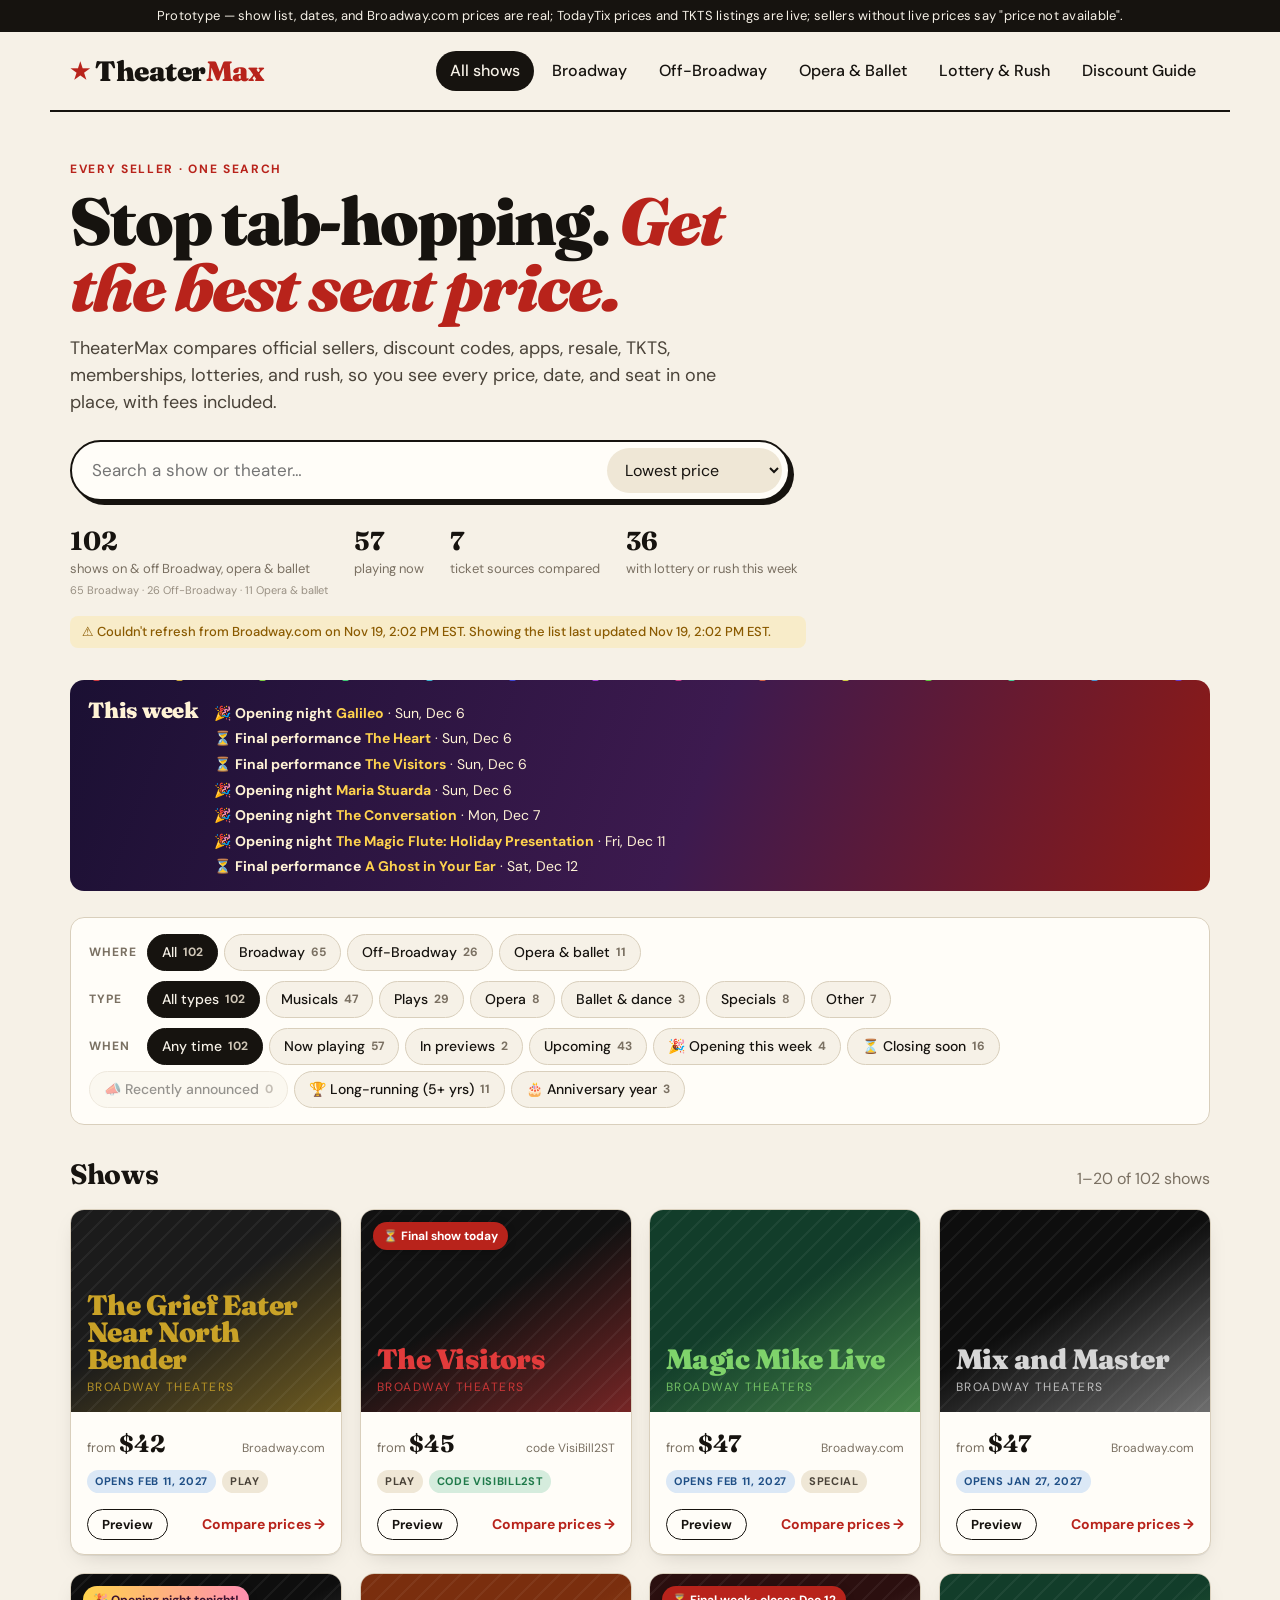
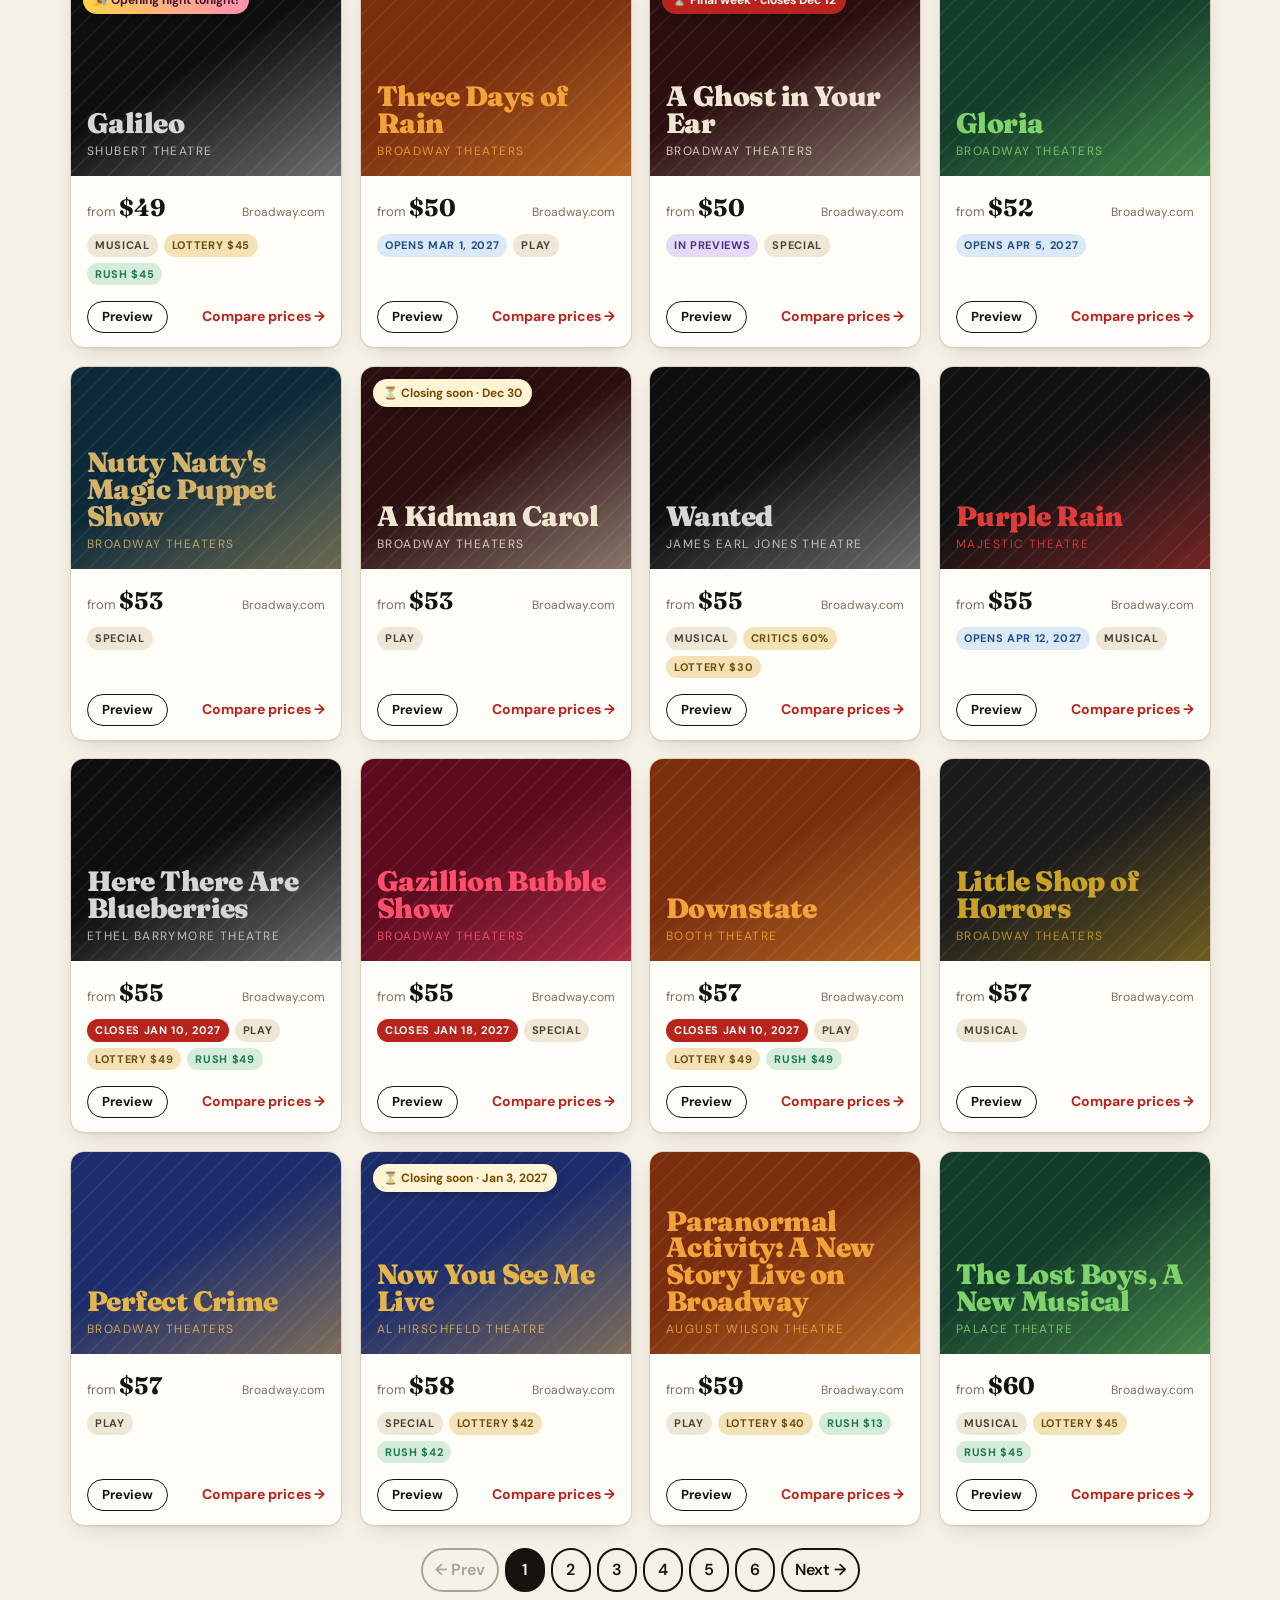
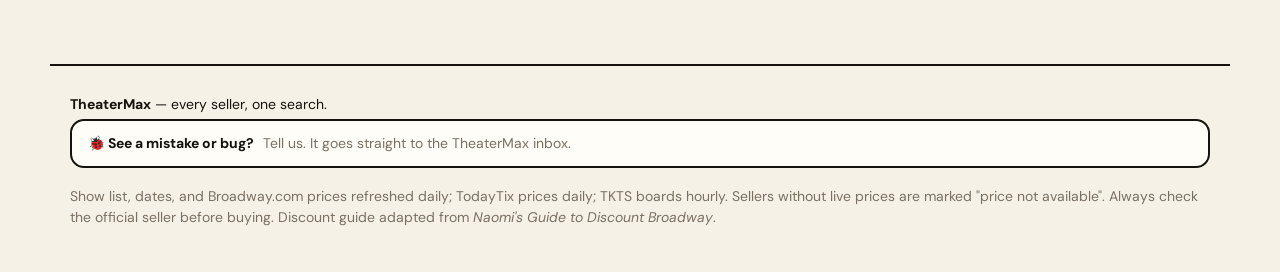
==== index.html @ a07fe0d1 "Note that today's TKTS board prices count toward the best price Co-Authored-By: Claude Opus 5.5 <nor" ====
<!DOCTYPE html>
<html lang="en">
<head>
  <!-- Bump ?v= on the CSS/JS links when you change them, so browsers never mix old and new files. -->
  <meta charset="UTF-8" />
  <meta name="viewport" content="width=device-width, initial-scale=1" />
  <title>TheaterMax — Compare theater ticket prices</title>
  <meta name="description" content="TheaterMax compares theater ticket prices, dates, and seats across every seller, lottery, and rush in one place." />
  <link rel="preconnect" href="https://fonts.googleapis.com" />
  <link rel="preconnect" href="https://fonts.gstatic.com" crossorigin />
  <link href="https://fonts.googleapis.com/css2?family=Fraunces:opsz,wght@9..144,500;9..144,700;9..144,900&family=DM+Sans:wght@400;500;700&display=swap" rel="stylesheet" />
  <link rel="stylesheet" href="styles.css?v=20261120-0045" />
</head>
<body>
  <div class="demo-banner" role="note">
    Prototype — show list, dates, and Broadway.com prices are real; TodayTix prices and TKTS listings are live; sellers without live prices say "price not available".
  </div>

  <header class="site-header">
    <a class="logo" href="#home" aria-label="TheaterMax home">
      <span class="logo-mark" aria-hidden="true">★</span>Theater<span>Max</span>
    </a>
    <nav class="nav" aria-label="Main">
      <a href="#home" data-nav="home">All shows</a>
      <a href="#broadway" data-nav="broadway">Broadway</a>
      <a href="#off-broadway" data-nav="off">Off-Broadway</a>
      <a href="#opera-ballet" data-nav="arts">Opera &amp; Ballet</a>
      <a href="#lottery" data-nav="lottery">Lottery &amp; Rush</a>
      <a href="#guide" data-nav="guide">Discount Guide</a>
    </nav>
  </header>

  <main id="app" tabindex="-1"></main>
  <div id="modal-root" hidden></div>

  <footer class="site-footer">
    <p><strong>TheaterMax</strong> — every seller, one search.</p>
    <details class="report" id="report">
      <summary>🐞 See a mistake or bug? <span>Tell us. It goes straight to the TheaterMax inbox.</span></summary>
      <form id="report-form" novalidate>
        <div class="report-row">
          <label>What kind?
            <select name="kind"><option>Wrong info (price, date, code…)</option><option>Bug (something broken)</option><option>Missing show or deal</option><option>Suggestion</option></select>
          </label>
          <label>Your email <span class="muted">(optional, if you'd like a reply)</span>
            <input type="email" name="email" autocomplete="email" placeholder="you@example.com">
          </label>
        </div>
        <label>What did you notice?
          <textarea name="message" rows="4" required maxlength="3000" placeholder="e.g. The Fantasticks shows Monday as dark, but opening night is Monday."></textarea>
        </label>
        <input type="text" name="_honey" class="hp" tabindex="-1" autocomplete="off" aria-hidden="true">
        <div class="report-actions"><button class="btn" type="submit">Send report</button><span class="report-status" role="status" aria-live="polite"></span></div>
        <p class="muted report-fine">We'll also send the page you're on so we can find the problem. Nothing else is collected.</p>
      </form>
    </details>
    <p class="muted">Show list, dates, and Broadway.com prices refreshed daily; TodayTix prices daily; TKTS boards hourly. Sellers without live prices are marked "price not available". Always check the official seller before buying. Discount guide adapted from <em>Naomi's Guide to Discount Broadway</em>.</p>
  </footer>

  <script src="data/config.js?v=20261120-0045"></script>
  <script src="data/sources.js?v=20261120-0045"></script>
  <script src="data/live-shows.js?v=20261120-0045"></script>
  <script src="data/shows.js?v=20261120-0045"></script>
  <script src="data/schedules.js?v=20261120-0045"></script>
  <script src="data/tkts.js?v=20261120-0045"></script>
  <script src="data/todaytix.js?v=20261120-0045"></script>
  <script src="data/broadwaydirect.js?v=20261120-0045"></script>
  <script src="data/castnews.js?v=20261120-0045"></script>
  <script src="data/tdf.js?v=20261120-0045"></script>
  <script src="data/showscore.js?v=20261120-0045"></script>
  <script src="data/previews.js?v=20261120-0045"></script>
  <script src="data/live-prices.js?v=20261120-0045"></script>
  <script src="data/seatviews.js?v=20261120-0045"></script>
  <script src="data/codes.js?v=20261120-0045"></script>
  <script src="data/rush.js?v=20261120-0045"></script>
  <script src="data/announced.js?v=20261120-0045"></script>
  <script src="data/extra-shows.js?v=20261120-0045"></script>
  <script src="data/programs.js?v=20261120-0045"></script>
  <script src="data/schedule.js?v=20261120-0045"></script>
  <script src="app.js?v=20261120-0045"></script>
</body>
</html>
---- styles.css ----
:root {
  --paper: #f6f1e7;
  --paper-2: #efe7d6;
  --ink: #16130f;
  --ink-2: #4a4339;
  --muted: #7a7062;
  --line: #d9cfbc;
  --red: #b8231b;
  --red-dark: #8f1a14;
  --gold: #c9962b;
  --green: #1f7a4a;
  --card: #fffdf8;
  --radius: 14px;
  --shadow: 0 1px 0 rgba(22, 19, 15, .06), 0 8px 24px -12px rgba(22, 19, 15, .25);
  --display: "Fraunces", Georgia, serif;
  --body: "DM Sans", system-ui, -apple-system, sans-serif;
}

* { box-sizing: border-box; }
html { scroll-behavior: smooth; }
body {
  margin: 0;
  background: var(--paper);
  color: var(--ink);
  font: 16px/1.5 var(--body);
  -webkit-font-smoothing: antialiased;
}
a { color: inherit; }
button, input, select { font: inherit; color: inherit; }
main { max-width: 1180px; margin: 0 auto; padding: 0 20px 64px; outline: none; }
.muted { color: var(--muted); }

/* ---------- chrome ---------- */
.demo-banner {
  background: var(--ink); color: var(--paper);
  text-align: center; font-size: 13px; padding: 6px 12px; letter-spacing: .02em;
}
.site-header {
  max-width: 1180px; margin: 0 auto; padding: 18px 20px;
  display: flex; align-items: center; justify-content: space-between; gap: 16px; flex-wrap: wrap;
  border-bottom: 2px solid var(--ink);
}
.logo {
  font-family: var(--display); font-weight: 900; font-size: 28px; text-decoration: none; letter-spacing: -.02em;
}
.logo span { color: var(--red); }
.logo-mark { color: var(--gold); margin-right: 6px; font-size: 22px; vertical-align: 2px; }
.nav { display: flex; gap: 4px; flex-wrap: wrap; }
.nav a {
  text-decoration: none; font-weight: 500; padding: 8px 14px; border-radius: 999px;
}
.nav a:hover { background: var(--paper-2); }
.nav a.active { background: var(--ink); color: var(--paper); }
.site-footer {
  border-top: 2px solid var(--ink); max-width: 1180px; margin: 0 auto; padding: 24px 20px 40px; font-size: 14px;
}
.site-footer p { margin: 4px 0; }

/* ---------- hero ---------- */
.hero { padding: 48px 0 28px; }
.eyebrow { text-transform: uppercase; letter-spacing: .14em; font-size: 12px; font-weight: 700; color: var(--red); margin: 0 0 10px; }
.hero h1 {
  font-family: var(--display); font-weight: 900; font-size: clamp(36px, 6vw, 68px); line-height: 1; margin: 0 0 14px; letter-spacing: -.03em; max-width: 14ch;
}
.hero h1 em { font-style: italic; color: var(--red); }
.hero p.lede { font-size: 18px; color: var(--ink-2); max-width: 56ch; margin: 0 0 24px; }
.search-bar {
  display: flex; gap: 10px; flex-wrap: wrap; background: var(--card); border: 2px solid var(--ink);
  border-radius: 999px; padding: 6px 6px 6px 20px; max-width: 720px; box-shadow: 4px 4px 0 var(--ink);
}
.search-bar input { flex: 1 1 220px; border: 0; background: transparent; padding: 10px 0; outline: none; font-size: 17px; }
.search-bar select { border: 0; background: var(--paper-2); border-radius: 999px; padding: 10px 14px; cursor: pointer; }
.stats { display: flex; gap: 28px; margin-top: 26px; flex-wrap: wrap; }
.stat strong { font-family: var(--display); font-size: 28px; display: block; line-height: 1.1; }
.stat span { font-size: 13px; color: var(--muted); }

/* ---------- show grid ---------- */
.section-head { display: flex; align-items: baseline; justify-content: space-between; gap: 12px; margin: 28px 0 14px; flex-wrap: wrap; }
.section-head h2 { font-family: var(--display); font-size: 28px; margin: 0; letter-spacing: -.01em; }
.grid { display: grid; grid-template-columns: repeat(auto-fill, minmax(230px, 1fr)); gap: 18px; }
.show-card {
  background: var(--card); border-radius: var(--radius); overflow: hidden; box-shadow: var(--shadow);
  display: flex; flex-direction: column; border: 1px solid var(--line);
  transition: transform .15s ease, box-shadow .15s ease;
}
.show-card:hover { transform: translateY(-3px); box-shadow: 0 14px 30px -14px rgba(22,19,15,.45); }
.poster {
  aspect-ratio: 4 / 3; padding: 16px; display: flex; flex-direction: column; justify-content: flex-end;
  position: relative; overflow: hidden;
}
.poster::before {
  content: ""; position: absolute; inset: 0;
  background: repeating-linear-gradient(135deg, rgba(255,255,255,.05) 0 2px, transparent 2px 14px);
}
.poster .p-title { font-family: var(--display); font-weight: 900; font-size: 28px; line-height: .95; position: relative; letter-spacing: -.02em; }
.poster .p-theater { font-size: 12px; text-transform: uppercase; letter-spacing: .12em; opacity: .85; position: relative; margin-top: 6px; }
.show-card .body { padding: 14px 16px 16px; display: flex; flex-direction: column; gap: 8px; flex: 1; }
.price-line { display: flex; align-items: baseline; justify-content: space-between; gap: 8px; }
.from { font-size: 13px; color: var(--muted); }
.from strong { font-family: var(--display); font-size: 24px; color: var(--ink); }
.badges { display: flex; gap: 6px; flex-wrap: wrap; }
.badge {
  font-size: 11px; font-weight: 700; text-transform: uppercase; letter-spacing: .06em;
  padding: 3px 8px; border-radius: 999px; background: var(--paper-2); color: var(--ink-2);
}
.badge.red { background: var(--red); color: #fff; }
.badge.gold { background: #f3e2b6; color: #6b4d0e; }
.badge.green { background: #d5ecdd; color: var(--green); }
.empty { padding: 40px; text-align: center; color: var(--muted); border: 2px dashed var(--line); border-radius: var(--radius); }

/* ---------- detail ---------- */
.back { display: inline-block; margin: 22px 0 6px; text-decoration: none; font-weight: 500; color: var(--ink-2); }
.back:hover { color: var(--red); }
.detail-hero {
  border-radius: var(--radius); padding: 28px; display: grid; grid-template-columns: 1fr auto; gap: 20px; align-items: end;
  position: relative; overflow: hidden; margin-bottom: 22px;
}
.detail-hero h1 { font-family: var(--display); font-weight: 900; font-size: clamp(34px, 5vw, 56px); margin: 0; line-height: 1; letter-spacing: -.03em; position: relative; }
.detail-hero .meta { position: relative; opacity: .9; margin-top: 8px; }
.detail-hero .cheapest { position: relative; text-align: right; }
.detail-hero .cheapest strong { font-family: var(--display); font-size: 40px; display: block; line-height: 1; }

.panel { background: var(--card); border: 1px solid var(--line); border-radius: var(--radius); padding: 18px; box-shadow: var(--shadow); }
.panel h3 { margin: 0 0 12px; font-size: 13px; text-transform: uppercase; letter-spacing: .1em; color: var(--muted); }
.date-strip { display: flex; gap: 8px; overflow-x: auto; padding-bottom: 6px; scrollbar-width: thin; }
.date-chip {
  flex: 0 0 auto; min-width: 74px; border: 1.5px solid var(--line); background: var(--paper); border-radius: 12px;
  padding: 8px 10px; text-align: center; cursor: pointer; line-height: 1.2;
}
.date-chip:hover { border-color: var(--ink); }
.date-chip .dow { font-size: 11px; text-transform: uppercase; letter-spacing: .1em; color: var(--muted); }
.date-chip .day { font-family: var(--display); font-size: 22px; font-weight: 700; }
.date-chip .lo { font-size: 12px; font-weight: 700; color: var(--green); }
.date-chip.cheapest-day .lo::after { content: " ★"; color: var(--gold); }
.date-chip.alert-hit { box-shadow: inset 0 0 0 2px var(--gold); }
.date-chip.active { background: var(--ink); color: var(--paper); border-color: var(--ink); }
.date-chip.active .dow, .date-chip.active .lo { color: var(--paper); }
.date-chip.dark { opacity: .45; cursor: not-allowed; }
.time-row { display: flex; gap: 8px; margin-top: 12px; flex-wrap: wrap; }
.pill {
  border: 1.5px solid var(--line); background: var(--paper); padding: 7px 14px; border-radius: 999px; cursor: pointer; font-weight: 500; font-size: 14px;
}
.pill:hover { border-color: var(--ink); }
.pill.active { background: var(--ink); color: var(--paper); border-color: var(--ink); }

.layout { display: grid; grid-template-columns: 340px 1fr; gap: 20px; margin-top: 20px; align-items: start; }
.sidebar { display: flex; flex-direction: column; gap: 16px; position: sticky; top: 16px; }
.filter-group { display: flex; flex-direction: column; gap: 8px; margin-bottom: 14px; }
.filter-group:last-child { margin-bottom: 0; }
.filter-group label.lbl { font-size: 13px; font-weight: 700; }
.chip-row { display: flex; gap: 6px; flex-wrap: wrap; }
.toggle { display: flex; align-items: center; gap: 10px; cursor: pointer; font-size: 14px; }
.toggle input { width: 18px; height: 18px; accent-color: var(--red); }
.qty { display: flex; align-items: center; gap: 0; border: 1.5px solid var(--line); border-radius: 999px; width: max-content; overflow: hidden; }
.qty button { border: 0; background: var(--paper-2); width: 36px; height: 34px; cursor: pointer; font-size: 18px; }
.qty span { min-width: 40px; text-align: center; font-weight: 700; }

.seatmap svg { width: 100%; height: auto; display: block; }
.seatmap .sec { cursor: pointer; transition: opacity .15s; }
.seatmap .sec:hover { opacity: .85; }
.seatmap .sec text { pointer-events: none; }
.legend { font-size: 12px; color: var(--muted); margin-top: 8px; }

.alert-box input {
  width: 100%; border: 1.5px solid var(--line); border-radius: 10px; padding: 9px 12px; background: var(--paper);
}
.alert-box .row { display: flex; gap: 8px; }
.alert-box .row input { flex: 1; }
.btn {
  border: 0; background: var(--red); color: #fff; font-weight: 700; padding: 9px 16px; border-radius: 10px; cursor: pointer; white-space: nowrap; text-decoration: none; display: inline-block;
}
.btn:hover { background: var(--red-dark); }
.btn.ghost { background: transparent; color: var(--ink); border: 1.5px solid var(--ink); }
.btn.ghost:hover { background: var(--ink); color: var(--paper); }
.alert-msg { font-size: 13px; margin-top: 8px; color: var(--ink-2); }

/* ---------- offers ---------- */
.offers-head { display: flex; justify-content: space-between; align-items: center; gap: 12px; margin-bottom: 12px; flex-wrap: wrap; }
.offers-head h2 { font-family: var(--display); margin: 0; font-size: 26px; }
.offers-head select { border: 1.5px solid var(--line); background: var(--card); border-radius: 10px; padding: 8px 12px; }
.offer {
  display: grid; grid-template-columns: 1.4fr 1fr auto; gap: 16px; align-items: center;
  background: var(--card); border: 1px solid var(--line); border-radius: var(--radius); padding: 16px 18px; margin-bottom: 10px;
  position: relative;
}
.offer.best { border: 2px solid var(--ink); box-shadow: 4px 4px 0 var(--ink); }
.offer .seller { font-weight: 700; font-size: 17px; display: flex; align-items: center; gap: 8px; flex-wrap: wrap; }
.offer .kind { font-size: 13px; color: var(--muted); }
.offer .seat { font-size: 14px; }
.offer .seat b { display: block; }
.offer .price { text-align: right; }
.offer .price .total { font-family: var(--display); font-size: 28px; font-weight: 700; line-height: 1; }
.offer .price .breakdown { font-size: 12px; color: var(--muted); }
.offer .price .save { font-size: 12px; font-weight: 700; color: var(--green); }
.offer .actions { margin-top: 8px; }
.offer .note { font-size: 12px; color: var(--red-dark); margin-top: 4px; }

/* ---------- tables ---------- */
.table-wrap { overflow-x: auto; background: var(--card); border: 1px solid var(--line); border-radius: var(--radius); box-shadow: var(--shadow); }
table { width: 100%; border-collapse: collapse; font-size: 15px; }
th, td { padding: 12px 16px; text-align: left; border-bottom: 1px solid var(--line); vertical-align: top; }
th { font-size: 12px; text-transform: uppercase; letter-spacing: .08em; color: var(--muted); background: var(--paper-2); }
tr:last-child td { border-bottom: 0; }
td.show-name a { font-weight: 700; text-decoration: none; }
td.show-name a:hover { color: var(--red); }
td .big { font-family: var(--display); font-size: 20px; font-weight: 700; }

/* ---------- guide ---------- */
.guide-grid { display: grid; grid-template-columns: repeat(auto-fill, minmax(320px, 1fr)); gap: 18px; }
.source-card { background: var(--card); border: 1px solid var(--line); border-radius: var(--radius); padding: 20px; box-shadow: var(--shadow); display: flex; flex-direction: column; gap: 10px; }
.source-card .num { font-family: var(--display); font-weight: 900; color: var(--red); font-size: 14px; }
.source-card h3 { font-family: var(--display); font-size: 24px; margin: 0; line-height: 1.1; }
.source-card .sub { font-size: 13px; color: var(--muted); margin-top: -6px; }
.source-card h4 { margin: 6px 0 2px; font-size: 12px; text-transform: uppercase; letter-spacing: .1em; color: var(--ink-2); }
.source-card ul { margin: 0; padding-left: 18px; font-size: 14px; }
.source-card li { margin: 3px 0; }
.source-card .links { display: flex; gap: 6px; flex-wrap: wrap; }
.source-card .links a { font-size: 13px; font-weight: 500; padding: 4px 10px; border: 1.5px solid var(--ink); border-radius: 999px; text-decoration: none; }
.source-card .links a:hover { background: var(--ink); color: var(--paper); }
.source-card .discount { display: inline-block; font-weight: 700; background: #f3e2b6; color: #6b4d0e; padding: 2px 10px; border-radius: 999px; font-size: 13px; width: max-content; }

/* ---------- responsive ---------- */
@media (max-width: 900px) {
  .layout { grid-template-columns: 1fr; }
  .sidebar { position: static; }
  .detail-hero { grid-template-columns: 1fr; }
  .detail-hero .cheapest { text-align: left; }
}
@media (max-width: 600px) {
  .offer { grid-template-columns: 1fr; }
  .offer .price { text-align: left; }
  .search-bar { border-radius: 18px; padding: 10px; }
  .search-bar select { flex: 1; }
}
.detail-hero::before {
  content: ""; position: absolute; inset: 0;
  background: repeating-linear-gradient(135deg, rgba(255,255,255,.05) 0 2px, transparent 2px 14px);
}
.two-col { display: grid; grid-template-columns: 1fr 1fr; gap: 20px; margin-top: 20px; }
.two-col ul { margin: 0; padding-left: 18px; }
@media (max-width: 700px) { .two-col { grid-template-columns: 1fr; } }
.updated { font-size: 13px; color: var(--green); margin: 18px 0 0; font-weight: 500; }
.updated.stale { color: #8a5a00; background: #f8ecc9; display: inline-block; padding: 6px 12px; border-radius: 8px; }
.show-card.soon .poster { filter: saturate(.4); }
.seatview { display: block; margin-top: 4px; font-size: 13px; font-weight: 500; color: var(--red); text-decoration: none; }
.seatview:hover { text-decoration: underline; }
.seatview-btn { display: block; text-align: center; margin-top: 12px; }

/* ---------- card actions ---------- */
.card-link { text-decoration: none; display: flex; flex-direction: column; flex: 1; }
.card-actions { display: flex; justify-content: space-between; align-items: center; gap: 8px; padding: 0 16px 14px; }
.card-actions a { font-size: 14px; font-weight: 700; text-decoration: none; color: var(--red); }
.card-actions a:hover { text-decoration: underline; }
.preview-btn {
  border: 1.5px solid var(--ink); background: transparent; border-radius: 999px; padding: 5px 14px;
  font-size: 13px; font-weight: 700; cursor: pointer;
}
.preview-btn:hover { background: var(--ink); color: var(--paper); }
.preview-btn.on-dark { position: relative; border-color: currentColor; color: inherit; align-self: end; justify-self: start; grid-column: 1; }
.preview-btn.on-dark:hover { background: rgba(255,255,255,.15); color: inherit; }

/* ---------- preview modal ---------- */
body.modal-open { overflow: hidden; }
#modal-root { position: fixed; inset: 0; z-index: 50; display: grid; place-items: center; padding: 16px; }
#modal-root[hidden] { display: none; }
.modal-backdrop { position: absolute; inset: 0; background: rgba(22, 19, 15, .6); }
.modal {
  position: relative; background: var(--card); border-radius: 18px; width: min(560px, 100%); max-height: calc(100vh - 32px);
  overflow: auto; box-shadow: 0 30px 60px -20px rgba(0,0,0,.5);
}
.modal-head { padding: 26px 24px 20px; position: relative; overflow: hidden; }
.modal-head::before { content: ""; position: absolute; inset: 0; background: repeating-linear-gradient(135deg, rgba(255,255,255,.05) 0 2px, transparent 2px 14px); }
.modal-head h2 { font-family: var(--display); font-weight: 900; font-size: 34px; line-height: 1; margin: 0 40px 8px 0; position: relative; letter-spacing: -.02em; }
.modal-head .meta { position: relative; opacity: .9; font-size: 14px; }
.modal-x { position: absolute; top: 12px; right: 12px; z-index: 1; width: 36px; height: 36px; border-radius: 50%; border: 0; background: rgba(0,0,0,.35); color: #fff; font-size: 22px; line-height: 1; cursor: pointer; }
.modal-x:hover { background: rgba(0,0,0,.6); }
.modal-body { padding: 20px 24px 8px; }
.pv-blurb { font-size: 17px; margin: 0 0 18px; }
.pv-facts { display: grid; grid-template-columns: repeat(3, 1fr); gap: 10px; margin-bottom: 18px; }
.pv-facts div { background: var(--paper); border: 1px solid var(--line); border-radius: 12px; padding: 10px 12px; display: flex; flex-direction: column; }
.pv-facts span { font-size: 11px; text-transform: uppercase; letter-spacing: .08em; color: var(--muted); font-weight: 700; }
.pv-facts strong { font-family: var(--display); font-size: 24px; line-height: 1.2; }
.pv-facts em { font-style: normal; font-size: 12px; color: var(--muted); }
.pv-critics { border-top: 1px solid var(--line); padding-top: 16px; margin-bottom: 14px; }
.pv-critics h3 { margin: 0 0 10px; font-size: 13px; text-transform: uppercase; letter-spacing: .1em; color: var(--muted); }
.pv-critics p { margin: 10px 0; }
.pv-critics a, .pv-links a { font-weight: 700; color: var(--red); text-decoration: none; font-size: 14px; }
.pv-critics a:hover, .pv-links a:hover { text-decoration: underline; }
.verdict-bar { display: flex; height: 12px; border-radius: 999px; overflow: hidden; background: var(--paper-2); gap: 2px; }
.verdict-legend { display: flex; gap: 14px; font-size: 13px; margin-top: 8px; flex-wrap: wrap; }
.verdict-legend i { display: inline-block; width: 10px; height: 10px; border-radius: 3px; margin-right: 5px; vertical-align: -1px; }
.pos { background: #2f8a57; } .mix { background: #d9a441; } .neg { background: #b8231b; }
.pv-links { display: flex; flex-direction: column; gap: 8px; border-top: 1px solid var(--line); padding-top: 14px; }
.modal-foot { display: flex; gap: 10px; padding: 16px 24px 22px; }
@media (max-width: 520px) { .pv-facts { grid-template-columns: 1fr 1fr; } .modal-head h2 { font-size: 28px; } }

/* ---------- filters ---------- */
.filters { display: flex; flex-direction: column; gap: 10px; margin: 26px 0 4px; padding: 16px 18px; background: var(--card); border: 1px solid var(--line); border-radius: var(--radius); }
.filter-row { display: flex; align-items: center; gap: 6px; flex-wrap: wrap; }
.filter-label { width: 52px; font-size: 12px; font-weight: 700; text-transform: uppercase; letter-spacing: .08em; color: var(--muted); }
.filter-row .pill { text-decoration: none; display: inline-flex; align-items: center; gap: 6px; }
.filter-row .pill .n { font-size: 12px; font-weight: 700; color: var(--muted); }
.filter-row .pill.active .n { color: #cfc6b6; }
.filter-row .pill.empty-pill { opacity: .45; }
.clear-filters { align-self: flex-start; font-size: 13px; font-weight: 700; color: var(--red); text-decoration: none; }
.clear-filters:hover { text-decoration: underline; }
.badge.st-previews { background: #e4dcf7; color: #4b2f8f; }
.badge.st-upcoming { background: #dbe8f6; color: #1f4f86; }
.pv-status { position: relative; display: flex; gap: 10px; align-items: center; flex-wrap: wrap; margin-top: 10px; font-size: 13px; }
.pv-status span:not(.badge) { opacity: .9; }
@media (max-width: 600px) { .filter-label { width: 100%; } }

/* ---------- closing soon ---------- */
.ribbon {
  position: absolute; top: 12px; left: 12px; z-index: 1; background: #fff4d6; color: #7a4b00;
  font-size: 12px; font-weight: 700; padding: 5px 10px; border-radius: 999px; box-shadow: 0 2px 8px rgba(0,0,0,.25);
}
.ribbon.urgent { background: var(--red); color: #fff; }
.closing-note { background: #fff4d6; color: #6b4300; border: 1px solid #f0d89a; border-radius: 12px; padding: 10px 14px; font-size: 14px; font-weight: 500; margin-bottom: 16px; }
.closing-note.urgent { background: #fde8e6; color: var(--red-dark); border-color: #f3b9b3; }
.closing-note.big { font-size: 16px; padding: 14px 18px; margin: -6px 0 20px; }
.closing-note a { color: inherit; font-weight: 700; margin-left: 6px; }

/* ---------- opening night ---------- */
.ribbon.opening { background: linear-gradient(90deg, #ffd34d, #ff8fb1); color: #3d1430; }
.opening-note {
  position: relative; overflow: hidden; border-radius: 12px; padding: 12px 16px; margin-bottom: 16px; font-size: 14px; font-weight: 500;
  color: #3d1430; background: linear-gradient(110deg, #fff1b8 0%, #ffd6e4 55%, #e3dcff 100%); border: 1px solid #f3c6d6;
}
.opening-note.big { font-size: 16px; padding: 18px 20px; margin: -6px 0 20px; }
.opening-note.big b { font-family: var(--display); font-size: 22px; }
.opening-note.tonight { background: linear-gradient(110deg, #1b1033, #5a1a4f 60%, #b8231b); color: #fff3d6; border-color: transparent; }
.on-text { position: relative; z-index: 1; }
.confetti { position: absolute; inset: 0; pointer-events: none; }
.confetti i {
  position: absolute; top: -10px; width: 7px; height: 11px; border-radius: 2px; opacity: .85;
  left: calc(var(--i) * 7.3% + 2%);
  background: hsl(calc(var(--i) * 47), 85%, 60%);
  animation: fall calc(2.6s + var(--i) * .13s) linear calc(var(--i) * -.37s) infinite;
}
@keyframes fall { to { transform: translateY(150px) rotate(540deg); } }
@media (prefers-reduced-motion: reduce) { .confetti i { animation: none; top: calc(var(--i) * 6%); } }
.date-chip.opening-day { box-shadow: inset 0 0 0 2px #ff8fb1; }
.date-chip.opening-day .dow::after { content: " 🎉"; }

/* ---------- live prices ---------- */
.badge.live { background: #d5ecdd; color: var(--green); }
.badge.sample { background: var(--paper-2); color: var(--muted); font-weight: 600; }
.live-note { font-size: 13px; color: var(--green); font-weight: 500; margin: -4px 0 8px; }
.sample-note { font-size: 13px; color: #8a5a00; background: #f8ecc9; padding: 8px 12px; border-radius: 8px; margin: -4px 0 10px; }

.level-links { display: flex; flex-direction: column; gap: 6px; margin-top: 12px; }
.level-links .btn { text-align: left; font-size: 14px; padding: 8px 12px; }
.level-links .lvl-note { font-weight: 500; opacity: .7; }
.all-views { display: inline-block; margin-top: 8px; font-size: 13px; font-weight: 700; color: var(--red); text-decoration: none; }
.all-views:hover { text-decoration: underline; }

/* ---------- codes & seller tabs ---------- */
.code-box { display: inline-flex; align-items: center; gap: 8px; margin: 8px 0 2px; padding: 5px 6px 5px 10px; border: 1.5px dashed var(--green); border-radius: 10px; background: #f0f8f3; }
.code-label { font-size: 11px; font-weight: 700; text-transform: uppercase; letter-spacing: .08em; color: var(--green); }
.code-box code { font: 700 16px/1 ui-monospace, SFMono-Regular, Menlo, monospace; letter-spacing: .04em; }
.copy-btn { border: 0; background: var(--green); color: #fff; font-weight: 700; font-size: 12px; padding: 5px 10px; border-radius: 7px; cursor: pointer; }
.copy-btn:hover { filter: brightness(1.1); }
.group-tabs { display: flex; gap: 6px; flex-wrap: wrap; margin-bottom: 10px; }
.group-tabs .pill .n { font-size: 12px; font-weight: 700; color: var(--muted); }
.group-tabs .pill.active .n { color: #cfc6b6; }
.code-hint { font-size: 13px; color: var(--ink-2); background: var(--paper-2); padding: 8px 12px; border-radius: 8px; margin: 0 0 10px; }
.code-hint a { font-weight: 700; color: var(--red); }

/* ---------- transitions ---------- */
:root { --ease-out: cubic-bezier(.22, .9, .32, 1); }
main { view-transition-name: page; }

/* Page changes (browsers with View Transitions) */
::view-transition-old(page) { animation: page-out .18s ease-in both; }
::view-transition-new(page) { animation: page-in .42s var(--ease-out) both; }
::view-transition-old(root), ::view-transition-new(root) { animation: none; } /* header & footer stay put */
@keyframes page-out { to { opacity: 0; transform: translateY(-6px); } }
@keyframes page-in  { from { opacity: 0; transform: translateY(12px); } }

/* Fallback for other browsers */
#app { transition: opacity .16s ease, transform .16s ease; }
#app.page-leave { opacity: 0; transform: translateY(-6px); }
#app.page-enter { animation: page-in .42s var(--ease-out) both; }

/* Cards float in one after another */
.grid-in .show-card { animation: card-in .5s var(--ease-out) both; animation-delay: calc(var(--i, 0) * 35ms); }
@keyframes card-in { from { opacity: 0; transform: translateY(14px) scale(.985); } }
.show-card { transition: transform .25s var(--ease-out), box-shadow .25s var(--ease-out); }
.show-card:hover { transform: translateY(-4px); }

/* Offer rows ease in */
.offer { animation: row-in .35s var(--ease-out) both; animation-delay: calc(var(--i, 0) * 25ms); }
@keyframes row-in { from { opacity: 0; transform: translateY(6px); } }

/* Preview window: fade + scale in and out */
#modal-root .modal-backdrop { animation: fade-in .22s ease both; }
#modal-root .modal { animation: modal-in .32s var(--ease-out) both; }
#modal-root.closing .modal-backdrop { animation: fade-out .18s ease both; }
#modal-root.closing .modal { animation: modal-out .18s ease-in both; }
@keyframes fade-in { from { opacity: 0; } }
@keyframes fade-out { to { opacity: 0; } }
@keyframes modal-in { from { opacity: 0; transform: translateY(14px) scale(.97); } }
@keyframes modal-out { to { opacity: 0; transform: translateY(8px) scale(.98); } }

/* Softer hover/press feedback on buttons, pills and links */
.btn, .pill, .preview-btn, .date-chip, .nav a, .copy-btn { transition: background-color .2s ease, color .2s ease, border-color .2s ease, transform .15s ease, box-shadow .2s ease; }
.btn:active, .pill:active, .preview-btn:active, .date-chip:active, .copy-btn:active { transform: scale(.97); }

@media (prefers-reduced-motion: reduce) {
  *, *::before, *::after, ::view-transition-old(page), ::view-transition-new(page) { animation: none !important; transition: none !important; }
}

/* ---------- lottery page ---------- */
.lot-table td { vertical-align: top; }
.deal { display: flex; align-items: baseline; gap: 8px; text-decoration: none; padding: 3px 0; }
.deal b { font-family: var(--display); font-size: 19px; min-width: 52px; }
.deal span { font-size: 13px; color: var(--ink-2); }
.deal:hover span { color: var(--red); text-decoration: underline; }
.run-notes { display: flex; flex-wrap: wrap; gap: 6px; margin-top: 6px; }
.run-notes span { font-size: 12px; font-weight: 700; background: #fff4d6; color: #6b4300; padding: 2px 8px; border-radius: 999px; }
.nodata { display: grid; grid-template-columns: repeat(auto-fit, minmax(300px, 1fr)); gap: 18px; margin-bottom: 8px; }
.nodata-group { background: var(--card); border: 1px solid var(--line); border-radius: var(--radius); padding: 16px 18px; }
.nodata-group h3 { margin: 0 0 10px; font-family: var(--display); font-size: 22px; }
.nodata-list { list-style: none; margin: 0; padding: 0; }
.nodata-list li { padding: 8px 0; border-bottom: 1px solid var(--line); }
.nodata-list li:last-child { border-bottom: 0; }
.nodata-list a { font-weight: 700; text-decoration: none; margin-right: 6px; }
.nodata-list a:hover { color: var(--red); }
.nodata-list .muted { font-size: 13px; }

/* ---------- this-week banner & first preview ---------- */
.week-banner { position: relative; overflow: hidden; border-radius: var(--radius); margin: 4px 0 18px; padding: 14px 18px;
  background: linear-gradient(110deg, #1b1033, #3d1a4f 55%, #8f1a14); color: #fff3d6; }
.wb-inner { position: relative; z-index: 1; display: flex; gap: 16px; align-items: baseline; flex-wrap: wrap; }
.wb-title { font-family: var(--display); font-weight: 900; font-size: 22px; letter-spacing: -.01em; }
.week-banner ul { list-style: none; margin: 0; padding: 0; display: flex; flex-direction: column; gap: 6px; font-size: 14px; }
.week-banner li { line-height: 1.4; }
.week-banner a { color: #ffd34d; font-weight: 700; text-decoration: none; }
.week-banner a:hover { text-decoration: underline; }
.ribbon.preview { background: linear-gradient(90deg, #b9f3e4, #c9d8ff); color: #102a43; }
.opening-note.preview-note { background: linear-gradient(110deg, #d8fff3 0%, #dfe6ff 60%, #f1e2ff 100%); border-color: #c4d6f5; color: #102a43; }

/* ---------- programs ---------- */
.art-head { font-family: var(--display); font-size: 20px; margin: 18px 0 10px; }
.program-grid { display: grid; grid-template-columns: repeat(auto-fill, minmax(280px, 1fr)); gap: 14px; }
.program { background: var(--card); border: 1px solid var(--line); border-radius: var(--radius); padding: 14px 16px; }
.program-co { font-weight: 700; font-size: 16px; text-decoration: none; color: var(--ink); }
.program-co:hover { color: var(--red); }
.program-shows { font-size: 12px; margin-top: 4px; }
.program-shows a { color: var(--red); font-weight: 700; text-decoration: none; }
.program ul { list-style: none; padding: 0; margin: 10px 0 0; }
.program li { padding: 6px 0; border-top: 1px solid var(--line); }
.program li b { font-family: var(--display); font-size: 18px; margin-right: 4px; }
.program .pname { font-weight: 700; margin-right: 4px; }

/* final performance in the date picker */
.date-chip.final-day { position: relative; border: 2px solid var(--red); background: #fde8e6; padding-top: 14px; }
.date-chip.final-day .dow::after { content: " ⏳"; }
.date-chip.final-day .final-tag {
  position: absolute; top: -9px; left: 50%; transform: translateX(-50%); white-space: nowrap;
  background: var(--red); color: #fff; font-size: 9px; font-weight: 800; letter-spacing: .08em; text-transform: uppercase;
  padding: 2px 6px; border-radius: 999px;
}
.date-chip.final-day.active { background: var(--red); border-color: var(--red); }
.date-chip.final-day.active .final-tag { background: var(--ink); }
.date-strip { padding-top: 10px; }

.also-check { font-size: 13px; margin: 0 0 10px; color: var(--ink-2); }
.also-check a { color: var(--red); font-weight: 700; text-decoration: none; }
.also-check a:hover { text-decoration: underline; }

/* big anniversaries */
.ribbon.anniv { background: linear-gradient(90deg, #b8860b, #e0b13a); color: #1d1300; }
.opening-note.anniv-note { background: linear-gradient(120deg, #2a1d02, #6b4c0b 60%, #a87d1f); color: #fff; }
.opening-note.anniv-note b, .opening-note.anniv-note .on-text { color: #fff; }

/* "See a mistake or bug?" report form */
.report { margin: 0 0 18px; border: 2px solid var(--ink); border-radius: var(--radius); background: var(--card, #fff); }
.report summary { cursor: pointer; padding: 12px 16px; font-weight: 700; list-style: none; }
.report summary::-webkit-details-marker { display: none; }
.report summary span { font-weight: 400; color: var(--muted, #666); margin-left: 6px; }
.report[open] summary { border-bottom: 1px solid rgba(0,0,0,.1); }
.report form { padding: 14px 16px 10px; display: grid; gap: 10px; }
.report label { display: grid; gap: 4px; font-weight: 600; font-size: 13px; }
.report select, .report input, .report textarea { font: inherit; font-weight: 400; padding: 8px 10px; border: 1.5px solid rgba(0,0,0,.25); border-radius: 8px; background: #fff; }
.report textarea { resize: vertical; }
.report-row { display: grid; grid-template-columns: 1fr 1fr; gap: 10px; }
@media (max-width: 640px) { .report-row { grid-template-columns: 1fr; } }
.report-actions { display: flex; align-items: center; gap: 12px; }
.report-status.ok { color: #1e7a3c; font-weight: 600; } .report-status.err { color: #b3261e; font-weight: 600; }
.report-fine { font-size: 12px; margin: 0; }
.report .hp { position: absolute; left: -9999px; width: 1px; height: 1px; opacity: 0; }

.cal-source { font-size: 12px; margin: -4px 0 8px; }
.understudy-line { font-size: 13px; margin: -2px 0 10px; }

/* pager under the show grid */
.pager { display: flex; flex-wrap: wrap; justify-content: center; gap: 6px; margin: 22px 0 8px; }
.pager .pg { font: inherit; font-weight: 600; min-width: 40px; padding: 8px 12px; border: 2px solid var(--ink); border-radius: 999px; background: transparent; color: var(--ink); cursor: pointer; }
.pager .pg.active { background: var(--ink); color: var(--paper, #fff); }
.pager .pg:disabled { opacity: .35; cursor: default; }
.pager .pg:not(:disabled):not(.active):hover { background: rgba(0,0,0,.06); }

/* 📣 Recently announced strip */
.announced { margin: 0 0 22px; }
.announced-head { display: flex; align-items: baseline; justify-content: space-between; gap: 12px; margin-bottom: 10px; }
.announced-head h2 { margin: 0; font-size: 22px; }
.linkish { background: none; border: 0; padding: 0; font: inherit; font-weight: 600; text-decoration: underline; cursor: pointer; color: inherit; }
.announced-row { display: grid; grid-auto-flow: column; grid-auto-columns: 250px; justify-content: start; gap: 12px; overflow-x: auto; padding-bottom: 6px; scroll-snap-type: x mandatory; }
.ann-card { scroll-snap-align: start; display: grid; gap: 4px; padding: 14px 16px; border: 2px solid var(--ink); border-radius: var(--radius); background: #fff; color: inherit; text-decoration: none; transition: transform .15s ease, box-shadow .15s ease; }
.ann-card:hover { transform: translateY(-2px); box-shadow: 4px 4px 0 var(--ink); }
.ann-card strong { font-size: 17px; line-height: 1.2; }
.ann-when { font-size: 11px; font-weight: 800; letter-spacing: .06em; text-transform: uppercase; color: #b3261e; }
.ann-run { font-size: 13px; font-weight: 600; }

/* Cheapest by section */
.by-section { margin: 0 0 16px; padding: 14px 16px; }
.by-section h3 { margin: 0 0 8px; }
.by-section h3 .muted { font-size: 12px; font-weight: 500; }
.by-section table { width: 100%; border-collapse: collapse; font-size: 14px; }
.by-section th, .by-section td { padding: 8px 6px; border-top: 1px solid #e6dfd2; text-align: left; vertical-align: middle; }
.by-section tr:first-child th, .by-section tr:first-child td { border-top: 0; }
.by-section th { background: none; }
.by-section th .linkish { font-weight: 800; }
.by-section .bs-price { font-weight: 800; font-size: 16px; white-space: nowrap; }
.by-section .bs-save { color: #1d7a3e; font-weight: 600; font-size: 13px; }
.by-section code { font-size: 12px; background: #f3ede1; padding: 1px 5px; border-radius: 4px; }
.by-section .bs-foot { margin: 8px 0 0; font-size: 13px; }
@media (max-width: 600px) { .by-section .bs-save { display: none; } }

/* Show images (each show's own poster, hotlinked from its page) */
.poster-img { position: absolute; right: 12px; top: 12px; width: 31%; height: auto; max-height: calc(100% - 24px); aspect-ratio: 178 / 275;
  object-fit: cover; border-radius: 6px; box-shadow: 0 6px 18px rgba(0,0,0,.35); z-index: 1; }
.poster.has-img .p-title, .poster.has-img .p-theater { padding-right: calc(33% + 10px); }
.poster.has-img .p-title { font-size: 22px; hyphens: manual; overflow-wrap: normal; word-break: normal; }
.poster.has-img .p-title.long { font-size: 18px; }
.poster.has-img .p-title.xlong { font-size: 15px; }
.poster.has-img { padding-top: 40px; }
.poster.has-img .ribbon { max-width: 62%; font-size: 11px; }
.poster .ribbon { z-index: 2; }
.hero-poster { float: left; width: 96px; aspect-ratio: 178 / 275; object-fit: cover; border-radius: 6px; margin: 0 18px 6px 0;
  box-shadow: 0 6px 18px rgba(0,0,0,.35); position: relative; }
@media (max-width: 600px) { .hero-poster { width: 72px; } }

.stat .stat-split { display: block; font-size: 11px; opacity: .75; margin-top: 2px; }
.code-src { font-size: 12px; margin-left: 6px; }
.by-section .bs-each { display: block; font-size: 11px; font-weight: 500; opacity: .7; }
.know-line { font-size: 13px; margin-top: 6px; }
.know-line a { color: inherit; }
.bsc { display: grid; gap: 2px; justify-items: start; }
.bsc-badge { height: 28px; width: auto; display: block; }
.bsc-attr { font-size: 11px; }
.bsc.bsc-none { display: none; }
.price.na .total.na { font-size: 15px; font-weight: 700; line-height: 1.25; color: #6b6458; }
.price.na .breakdown { max-width: 220px; }
.na-section { margin: 26px 0 10px; padding-top: 16px; border-top: 2px dashed #d8cfbf; }
.na-section h3 { margin: 0 0 4px; font-size: 18px; }
.na-section p { margin: 0; font-size: 13px; }
.sec-prices { display: flex; flex-wrap: wrap; gap: 6px; margin-top: 8px; }
.sec-price { display: inline-flex; gap: 6px; align-items: baseline; padding: 4px 10px; border: 1.5px solid #d8cfbf; border-radius: 999px; background: #fff; font: inherit; font-size: 13px; cursor: pointer; color: inherit; }
.sec-price b { font-weight: 800; }
.sec-price.low { border-color: #1d7a3e; background: #eef7f0; }
.sec-price:hover { border-color: #16130f; }
.sec-views { font-size: 12px; margin-top: 6px; }
.sec-views a { color: inherit; }
.buy-box { margin: 18px 0; }
.buy-box h2 { font-size: 20px; margin: 0 0 10px; }
.buy-row { display: flex; justify-content: space-between; align-items: center; gap: 14px; padding: 14px 16px; border: 2px solid var(--ink); border-radius: var(--radius); background: #fff; color: inherit; text-decoration: none; margin-bottom: 10px; }
.buy-row:hover { box-shadow: 4px 4px 0 var(--ink); }
.buy-row .muted { font-size: 13px; }

/* Tonight board (home hero): cheapest real prices for tonight, like the TKTS sign. */
.hero.with-board { display: grid; grid-template-columns: minmax(0, 1fr) 360px; column-gap: 44px; align-items: start; }
.hero.with-board > *:not(.tonight) { grid-column: 1; }
.hero.with-board .tonight { grid-column: 2; grid-row: 1 / span 8; }
@media (max-width: 900px) { .hero.with-board { display: block; } .hero.with-board .tonight { margin: 0 0 24px; } }
.tonight { background: var(--ink); color: var(--paper); padding: 18px 20px 14px; border-radius: var(--radius); box-shadow: 6px 6px 0 var(--red); }
.tonight-head { display: flex; justify-content: space-between; align-items: baseline; border-bottom: 1px solid rgba(255,255,255,.18); padding-bottom: 10px; margin-bottom: 4px; }
.tonight-head b { font-family: var(--display); font-size: 28px; font-weight: 900; color: var(--gold); }
.tonight-head span { font-size: 13px; opacity: .7; }
.tonight ol { list-style: none; margin: 0; padding: 0; }
.tonight li a { display: grid; grid-template-columns: 1fr auto; grid-template-areas: "title price" "src price"; column-gap: 12px; padding: 9px 0; border-bottom: 1px solid rgba(255,255,255,.1); color: var(--paper); text-decoration: none; }
.tonight li:last-child a { border-bottom: 0; }
.tonight li a:hover .t-title { text-decoration: underline; }
.t-title { grid-area: title; font-weight: 700; font-size: 15px; line-height: 1.2; }
.t-src { grid-area: src; font-size: 12px; opacity: .65; }
.t-price { grid-area: price; align-self: center; font-family: var(--display); font-size: 26px; font-weight: 900; color: var(--gold); }
.tonight p { margin: 8px 0 0; font-size: 12px; opacity: .65; }
.hero.with-board h1 { font-size: clamp(40px, 5.2vw, 68px); }
/* Broadway Scorecard badge, shown large */
.bsc-badge { height: 64px !important; }
.hero.with-board .stats { gap: 14px 26px; }
.hero.with-board .stat strong { font-size: 26px; }

/* major holidays in the date picker */
.date-chip.holiday { position: relative; border: 2px solid var(--gold); background: #fbf1d9; padding-top: 14px; }
.date-chip.holiday .hol-tag {
  position: absolute; top: -9px; left: 50%; transform: translateX(-50%); white-space: nowrap;
  background: var(--gold); color: #fff; font-size: 9px; font-weight: 800; letter-spacing: .04em;
  padding: 2px 6px; border-radius: 999px;
}
.date-chip.holiday.active { background: var(--ink); border-color: var(--gold); }
.date-chip.dark .hol { font-size: 12px; }
.sec-price.booth { cursor: default; }
.sec-price.booth.on { border-color: #1d7a3e; background: #eef7f0; }
.sec-price.booth.closed, .sec-price.booth.off { opacity: .5; background: #f1eee8; }
.sec-price.booth.closed b, .sec-price.booth.off b { font-weight: 600; }

/* opening night & first preview in the date picker */
.date-chip.opening-day, .date-chip.preview-day { position: relative; padding-top: 14px; }
.date-chip.opening-day { border: 2px solid var(--red); background: #fde8e6; }
.date-chip .open-tag, .date-chip .prev-tag {
  position: absolute; top: -9px; left: 50%; transform: translateX(-50%); white-space: nowrap;
  color: #fff; font-size: 9px; font-weight: 800; letter-spacing: .04em; padding: 2px 6px; border-radius: 999px;
}
.date-chip .open-tag { background: var(--red); }
.date-chip .prev-tag { background: #6b4fb0; }
.date-chip.opening-day.active { background: var(--red); }
.date-chip:first-child .final-tag { left: 4px; transform: none; }
.date-chip.dark.holiday { opacity: 1; background: #f6efe0; border-style: dashed; }
.date-chip.dark.holiday .day, .date-chip.dark.holiday .dow, .date-chip.dark.holiday .lo { opacity: .55; }
.date-chip.opening-day .dow::after, .date-chip.final-day .dow::after { content: none; }
.date-chip.opening-day { box-shadow: none; }
/* first preview: light purple fill, purple outline and tag */
.date-chip .prev-tag { background: #6b4fb0; }
.date-chip.preview-day.active { background: #ddd0f5; border-color: #6b4fb0; color: var(--ink); }
.date-chip.preview-day.active .prev-tag { background: #6b4fb0; }
.date-chip.preview-day.active .dow, .date-chip.preview-day.active .day { color: var(--ink); }
.date-chip.preview-day.active .lo { color: var(--green); }
.date-chip.preview-day { border: 2px solid #6b4fb0; background: #efe9fb; }
.date-chip.preview-day.active { background: #ddd0f5; }
.date-chip .lo.sold-out { color: var(--red); font-size: 11px; font-weight: 800; }
.sold-out-note { background: #fde8e6; border: 1px solid var(--red); color: var(--red); border-radius: 8px; padding: 8px 12px; font-weight: 600; font-size: 14px; margin: 0 0 10px; }

/* Cast changes (Playbill headlines) */
.cast-card { cursor: default; }
.cast-card .cast-show { color: inherit; text-decoration: none; }
.cast-card .cast-head { font-size: 14px; line-height: 1.35; color: var(--ink); }
.ann-when.joining { color: #1f6b3a; }
.ann-when.leaving { color: #b3261e; }
.cast-news-box { margin: 10px 0 14px; padding: 12px 14px; border: 1px solid var(--line, #ddd); border-radius: var(--radius); background: #fff; }
.cast-news-box h3 { margin: 0 0 6px; font-size: 15px; }
.cast-news-box ul { margin: 0; padding: 0; list-style: none; display: grid; gap: 8px; }
.cast-news-box li { display: grid; gap: 2px; font-size: 14px; }
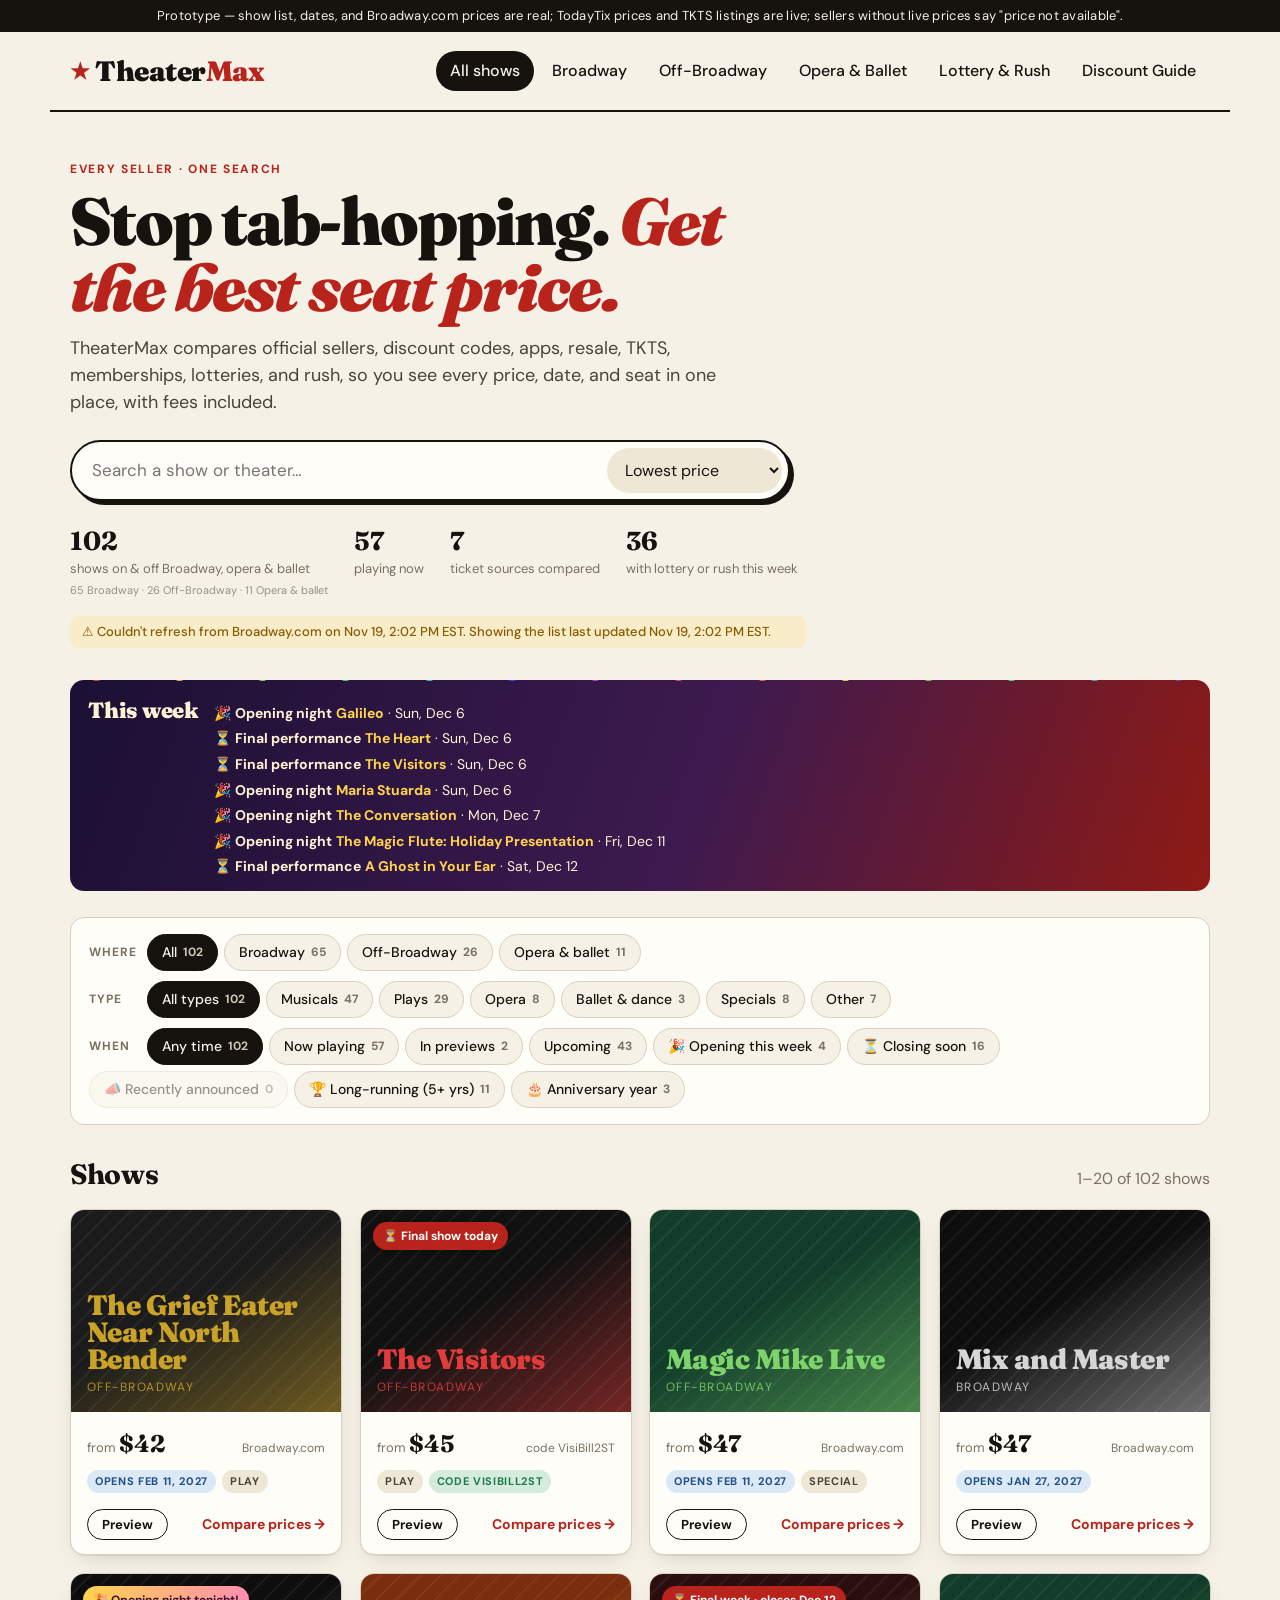
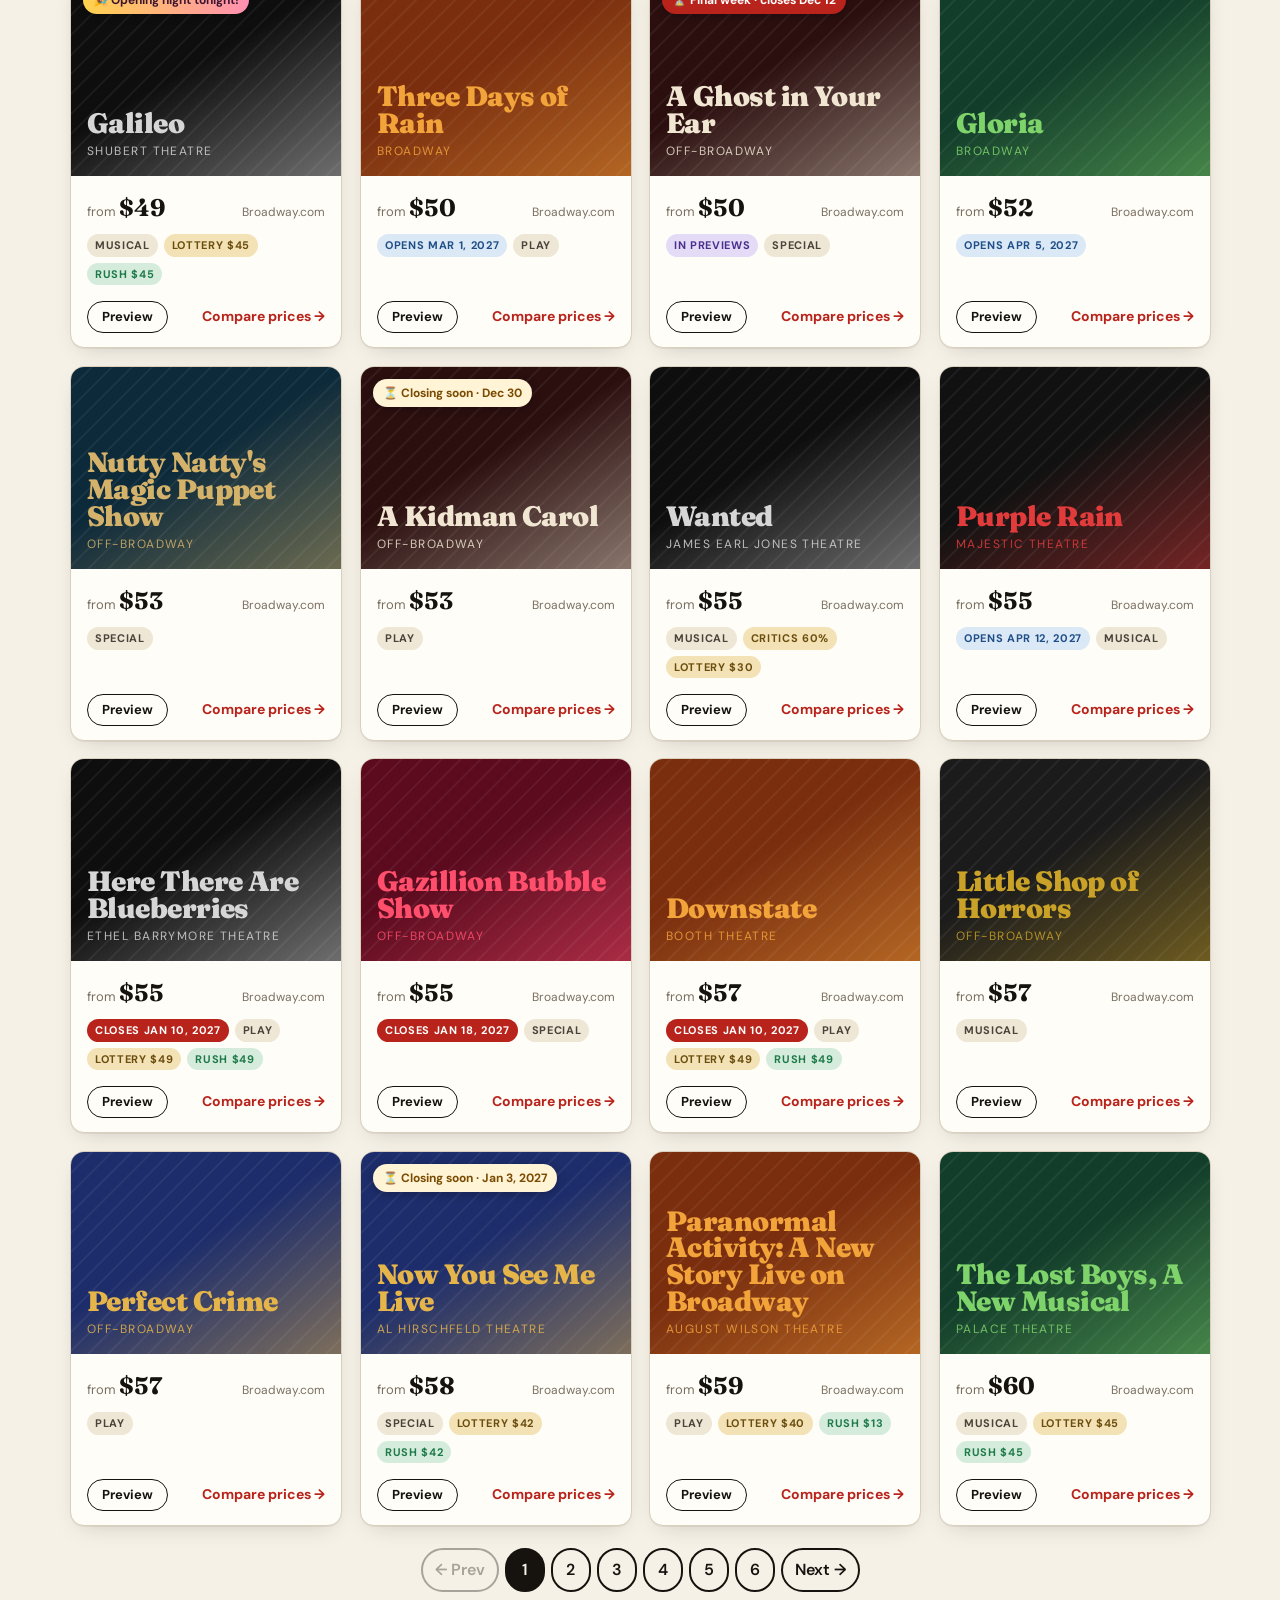
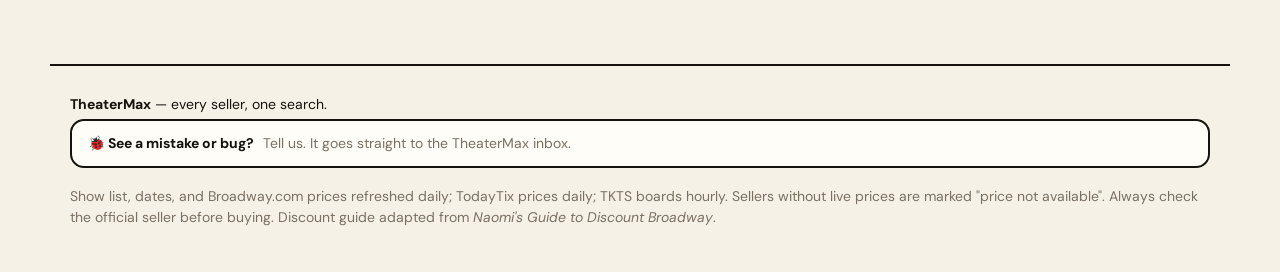
==== commit 6c18bc26: "Fix theater names: skip the site menu's 'Broadway Theaters' link Every show's theater was parsed as " ====
--- a/index.html
+++ b/index.html
@@ -9,7 +9,7 @@
   <link rel="preconnect" href="https://fonts.googleapis.com" />
   <link rel="preconnect" href="https://fonts.gstatic.com" crossorigin />
   <link href="https://fonts.googleapis.com/css2?family=Fraunces:opsz,wght@9..144,500;9..144,700;9..144,900&family=DM+Sans:wght@400;500;700&display=swap" rel="stylesheet" />
-  <link rel="stylesheet" href="styles.css?v=20261120-0045" />
+  <link rel="stylesheet" href="styles.css?v=20261120-0100b" />
 </head>
 <body>
   <div class="demo-banner" role="note">
@@ -57,26 +57,26 @@
     <p class="muted">Show list, dates, and Broadway.com prices refreshed daily; TodayTix prices daily; TKTS boards hourly. Sellers without live prices are marked "price not available". Always check the official seller before buying. Discount guide adapted from <em>Naomi's Guide to Discount Broadway</em>.</p>
   </footer>
 
-  <script src="data/config.js?v=20261120-0045"></script>
-  <script src="data/sources.js?v=20261120-0045"></script>
-  <script src="data/live-shows.js?v=20261120-0045"></script>
-  <script src="data/shows.js?v=20261120-0045"></script>
-  <script src="data/schedules.js?v=20261120-0045"></script>
-  <script src="data/tkts.js?v=20261120-0045"></script>
-  <script src="data/todaytix.js?v=20261120-0045"></script>
-  <script src="data/broadwaydirect.js?v=20261120-0045"></script>
-  <script src="data/castnews.js?v=20261120-0045"></script>
-  <script src="data/tdf.js?v=20261120-0045"></script>
-  <script src="data/showscore.js?v=20261120-0045"></script>
-  <script src="data/previews.js?v=20261120-0045"></script>
-  <script src="data/live-prices.js?v=20261120-0045"></script>
-  <script src="data/seatviews.js?v=20261120-0045"></script>
-  <script src="data/codes.js?v=20261120-0045"></script>
-  <script src="data/rush.js?v=20261120-0045"></script>
-  <script src="data/announced.js?v=20261120-0045"></script>
-  <script src="data/extra-shows.js?v=20261120-0045"></script>
-  <script src="data/programs.js?v=20261120-0045"></script>
-  <script src="data/schedule.js?v=20261120-0045"></script>
-  <script src="app.js?v=20261120-0045"></script>
+  <script src="data/config.js?v=20261120-0100b"></script>
+  <script src="data/sources.js?v=20261120-0100b"></script>
+  <script src="data/live-shows.js?v=20261120-0100b"></script>
+  <script src="data/shows.js?v=20261120-0100b"></script>
+  <script src="data/schedules.js?v=20261120-0100b"></script>
+  <script src="data/tkts.js?v=20261120-0100b"></script>
+  <script src="data/todaytix.js?v=20261120-0100b"></script>
+  <script src="data/broadwaydirect.js?v=20261120-0100b"></script>
+  <script src="data/castnews.js?v=20261120-0100b"></script>
+  <script src="data/tdf.js?v=20261120-0100b"></script>
+  <script src="data/showscore.js?v=20261120-0100b"></script>
+  <script src="data/previews.js?v=20261120-0100b"></script>
+  <script src="data/live-prices.js?v=20261120-0100b"></script>
+  <script src="data/seatviews.js?v=20261120-0100b"></script>
+  <script src="data/codes.js?v=20261120-0100b"></script>
+  <script src="data/rush.js?v=20261120-0100b"></script>
+  <script src="data/announced.js?v=20261120-0100b"></script>
+  <script src="data/extra-shows.js?v=20261120-0100b"></script>
+  <script src="data/programs.js?v=20261120-0100b"></script>
+  <script src="data/schedule.js?v=20261120-0100b"></script>
+  <script src="app.js?v=20261120-0100b"></script>
 </body>
 </html>
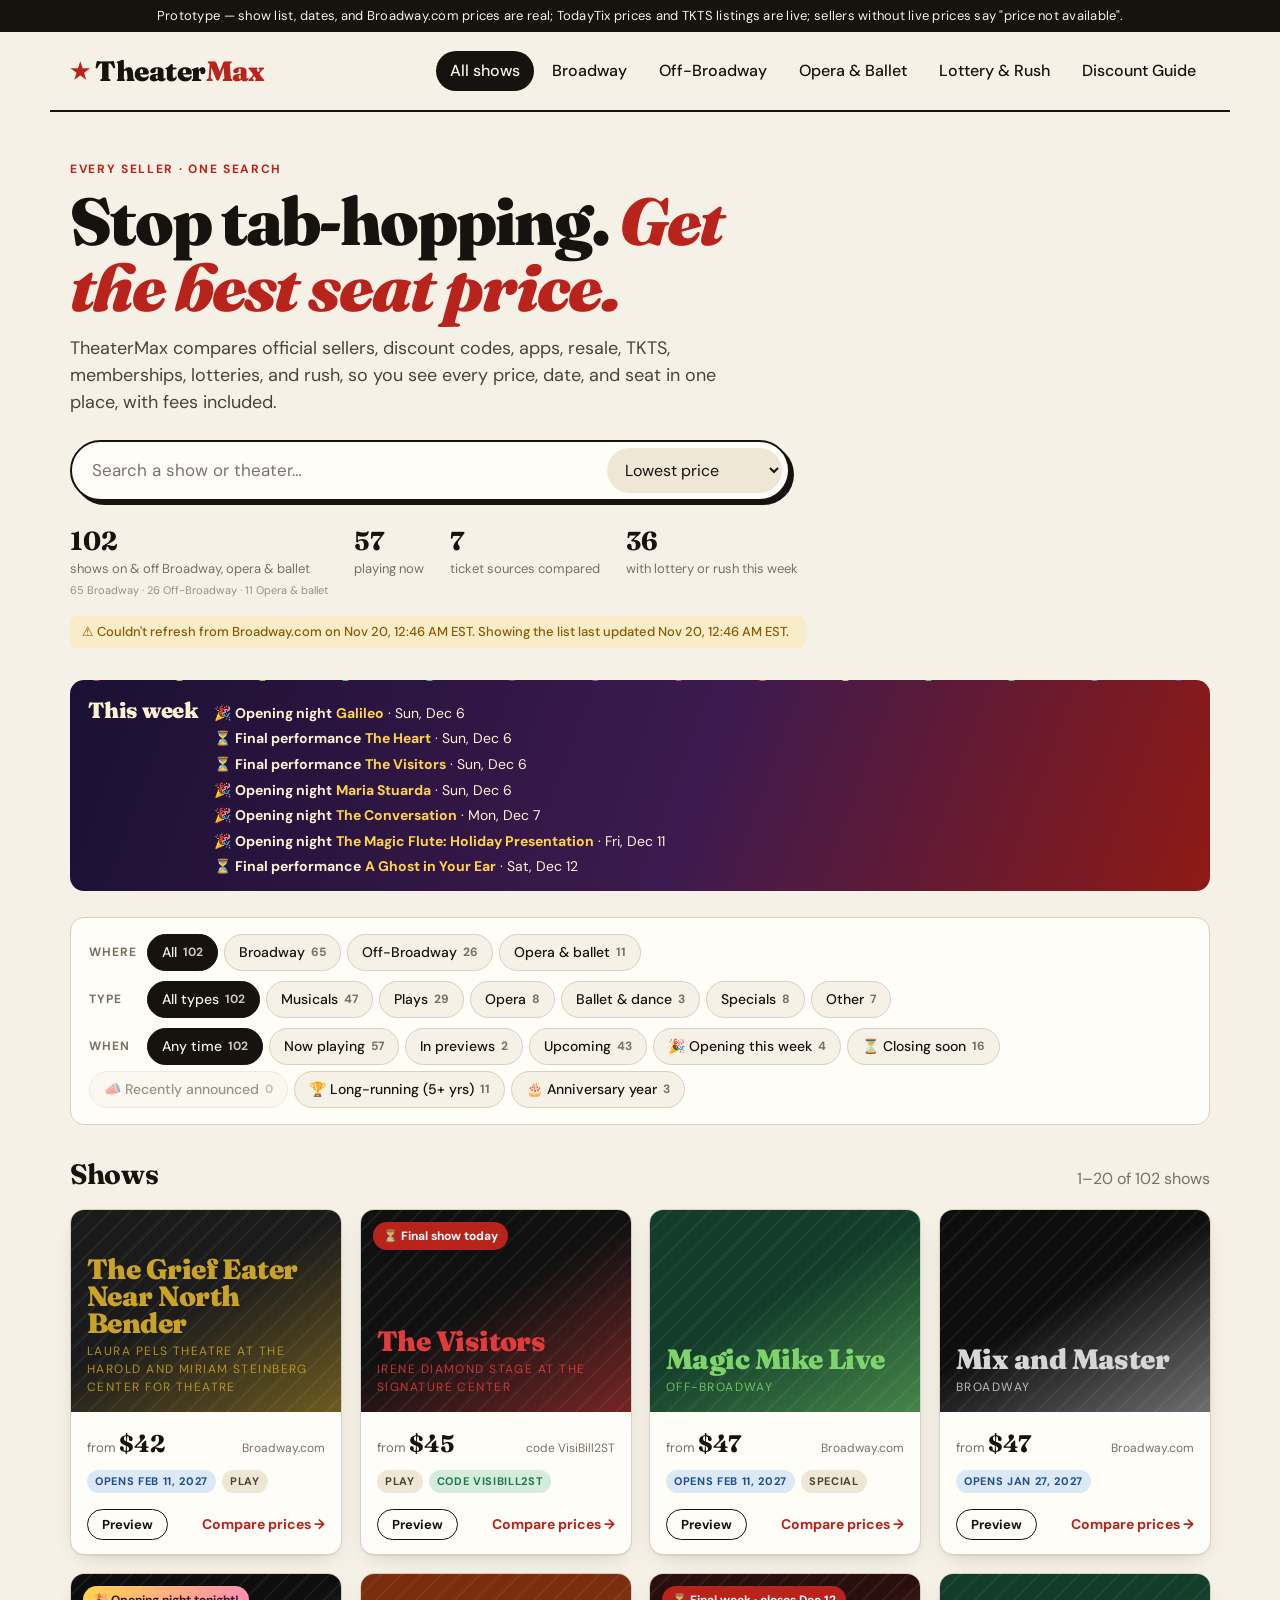
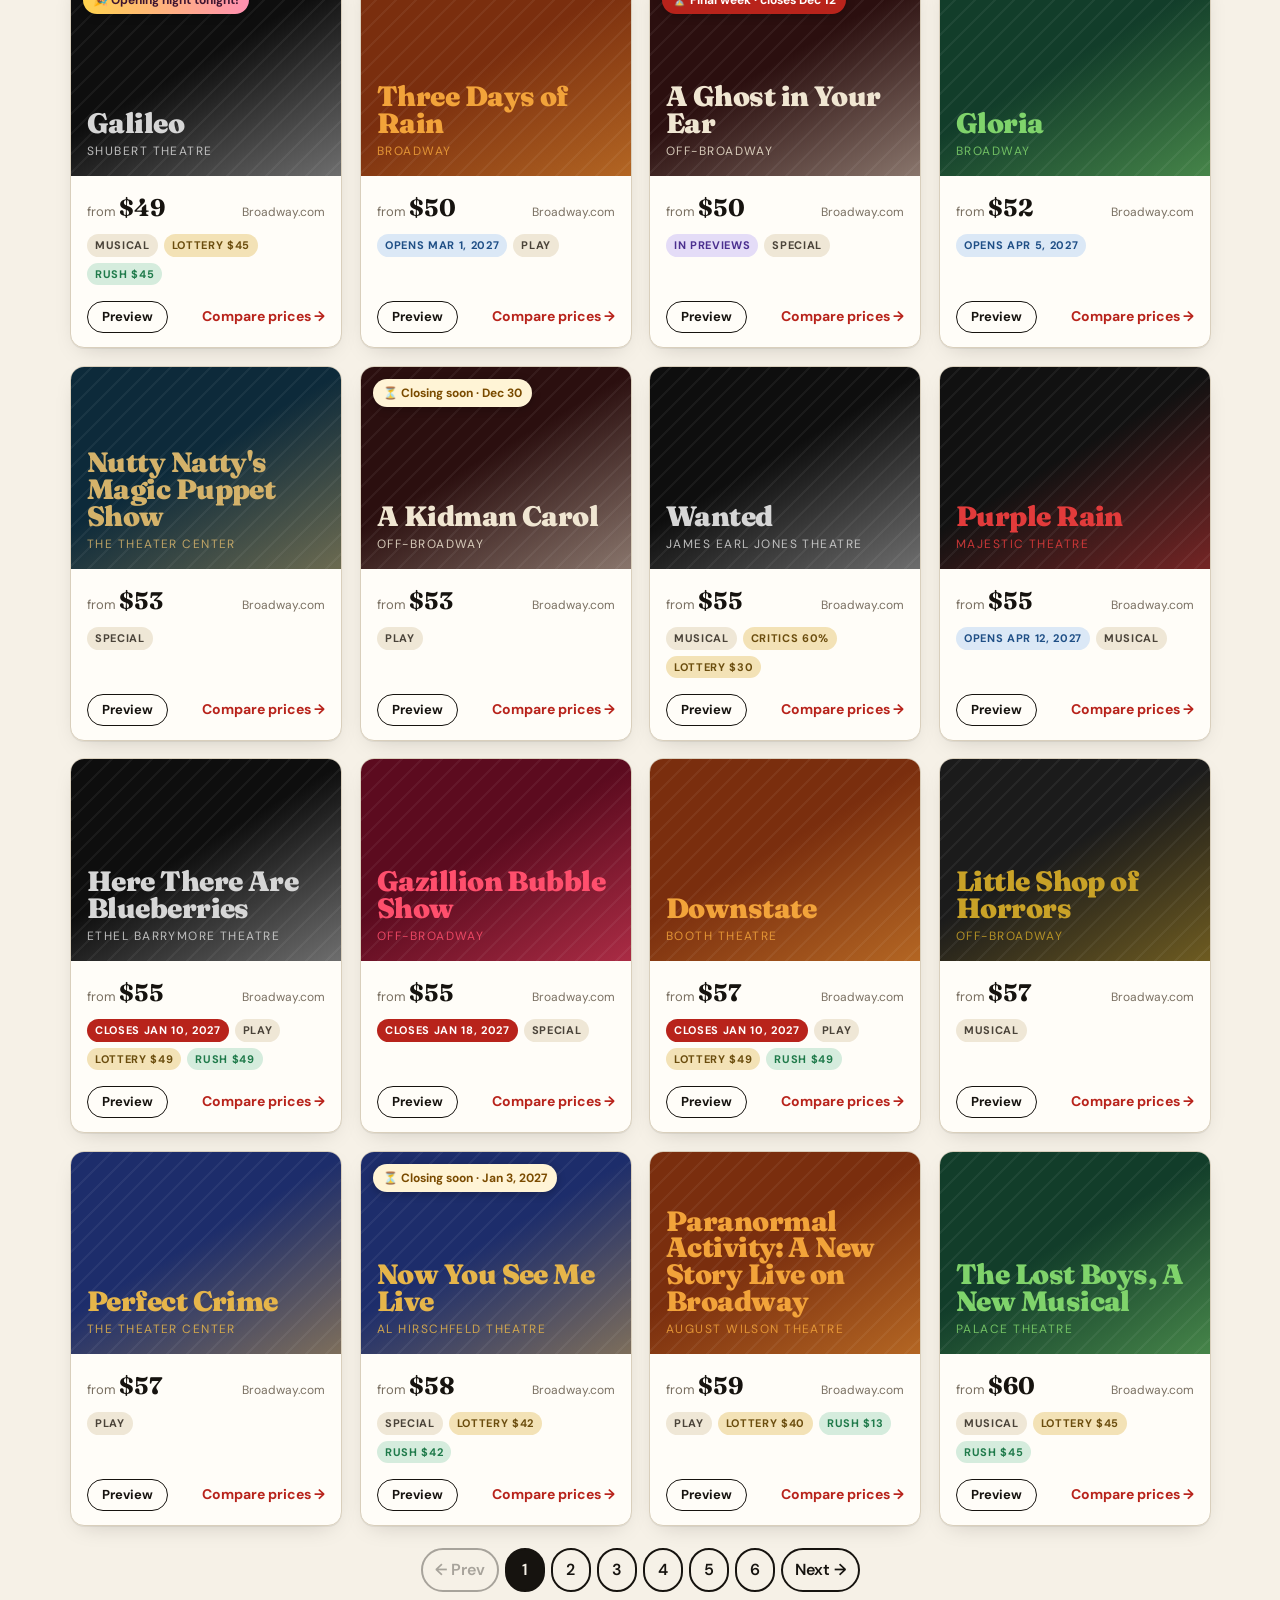
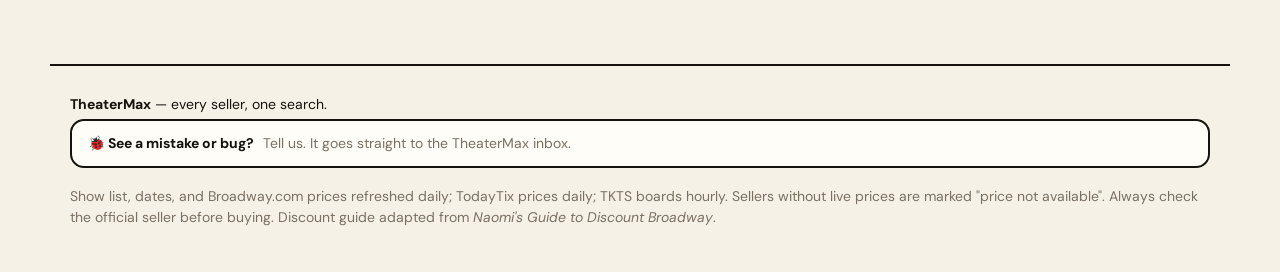
==== commit bc815c82: "Clean up theater names parsed from show pages Co-Authored-By: Claude Opus 5.5 <noreply@anthropic.com" ====
--- a/index.html
+++ b/index.html
@@ -9,7 +9,7 @@
   <link rel="preconnect" href="https://fonts.googleapis.com" />
   <link rel="preconnect" href="https://fonts.gstatic.com" crossorigin />
   <link href="https://fonts.googleapis.com/css2?family=Fraunces:opsz,wght@9..144,500;9..144,700;9..144,900&family=DM+Sans:wght@400;500;700&display=swap" rel="stylesheet" />
-  <link rel="stylesheet" href="styles.css?v=20261120-0100b" />
+  <link rel="stylesheet" href="styles.css?v=20261120-0100c" />
 </head>
 <body>
   <div class="demo-banner" role="note">
@@ -57,26 +57,26 @@
     <p class="muted">Show list, dates, and Broadway.com prices refreshed daily; TodayTix prices daily; TKTS boards hourly. Sellers without live prices are marked "price not available". Always check the official seller before buying. Discount guide adapted from <em>Naomi's Guide to Discount Broadway</em>.</p>
   </footer>
 
-  <script src="data/config.js?v=20261120-0100b"></script>
-  <script src="data/sources.js?v=20261120-0100b"></script>
-  <script src="data/live-shows.js?v=20261120-0100b"></script>
-  <script src="data/shows.js?v=20261120-0100b"></script>
-  <script src="data/schedules.js?v=20261120-0100b"></script>
-  <script src="data/tkts.js?v=20261120-0100b"></script>
-  <script src="data/todaytix.js?v=20261120-0100b"></script>
-  <script src="data/broadwaydirect.js?v=20261120-0100b"></script>
-  <script src="data/castnews.js?v=20261120-0100b"></script>
-  <script src="data/tdf.js?v=20261120-0100b"></script>
-  <script src="data/showscore.js?v=20261120-0100b"></script>
-  <script src="data/previews.js?v=20261120-0100b"></script>
-  <script src="data/live-prices.js?v=20261120-0100b"></script>
-  <script src="data/seatviews.js?v=20261120-0100b"></script>
-  <script src="data/codes.js?v=20261120-0100b"></script>
-  <script src="data/rush.js?v=20261120-0100b"></script>
-  <script src="data/announced.js?v=20261120-0100b"></script>
-  <script src="data/extra-shows.js?v=20261120-0100b"></script>
-  <script src="data/programs.js?v=20261120-0100b"></script>
-  <script src="data/schedule.js?v=20261120-0100b"></script>
-  <script src="app.js?v=20261120-0100b"></script>
+  <script src="data/config.js?v=20261120-0100c"></script>
+  <script src="data/sources.js?v=20261120-0100c"></script>
+  <script src="data/live-shows.js?v=20261120-0100c"></script>
+  <script src="data/shows.js?v=20261120-0100c"></script>
+  <script src="data/schedules.js?v=20261120-0100c"></script>
+  <script src="data/tkts.js?v=20261120-0100c"></script>
+  <script src="data/todaytix.js?v=20261120-0100c"></script>
+  <script src="data/broadwaydirect.js?v=20261120-0100c"></script>
+  <script src="data/castnews.js?v=20261120-0100c"></script>
+  <script src="data/tdf.js?v=20261120-0100c"></script>
+  <script src="data/showscore.js?v=20261120-0100c"></script>
+  <script src="data/previews.js?v=20261120-0100c"></script>
+  <script src="data/live-prices.js?v=20261120-0100c"></script>
+  <script src="data/seatviews.js?v=20261120-0100c"></script>
+  <script src="data/codes.js?v=20261120-0100c"></script>
+  <script src="data/rush.js?v=20261120-0100c"></script>
+  <script src="data/announced.js?v=20261120-0100c"></script>
+  <script src="data/extra-shows.js?v=20261120-0100c"></script>
+  <script src="data/programs.js?v=20261120-0100c"></script>
+  <script src="data/schedule.js?v=20261120-0100c"></script>
+  <script src="app.js?v=20261120-0100c"></script>
 </body>
 </html>
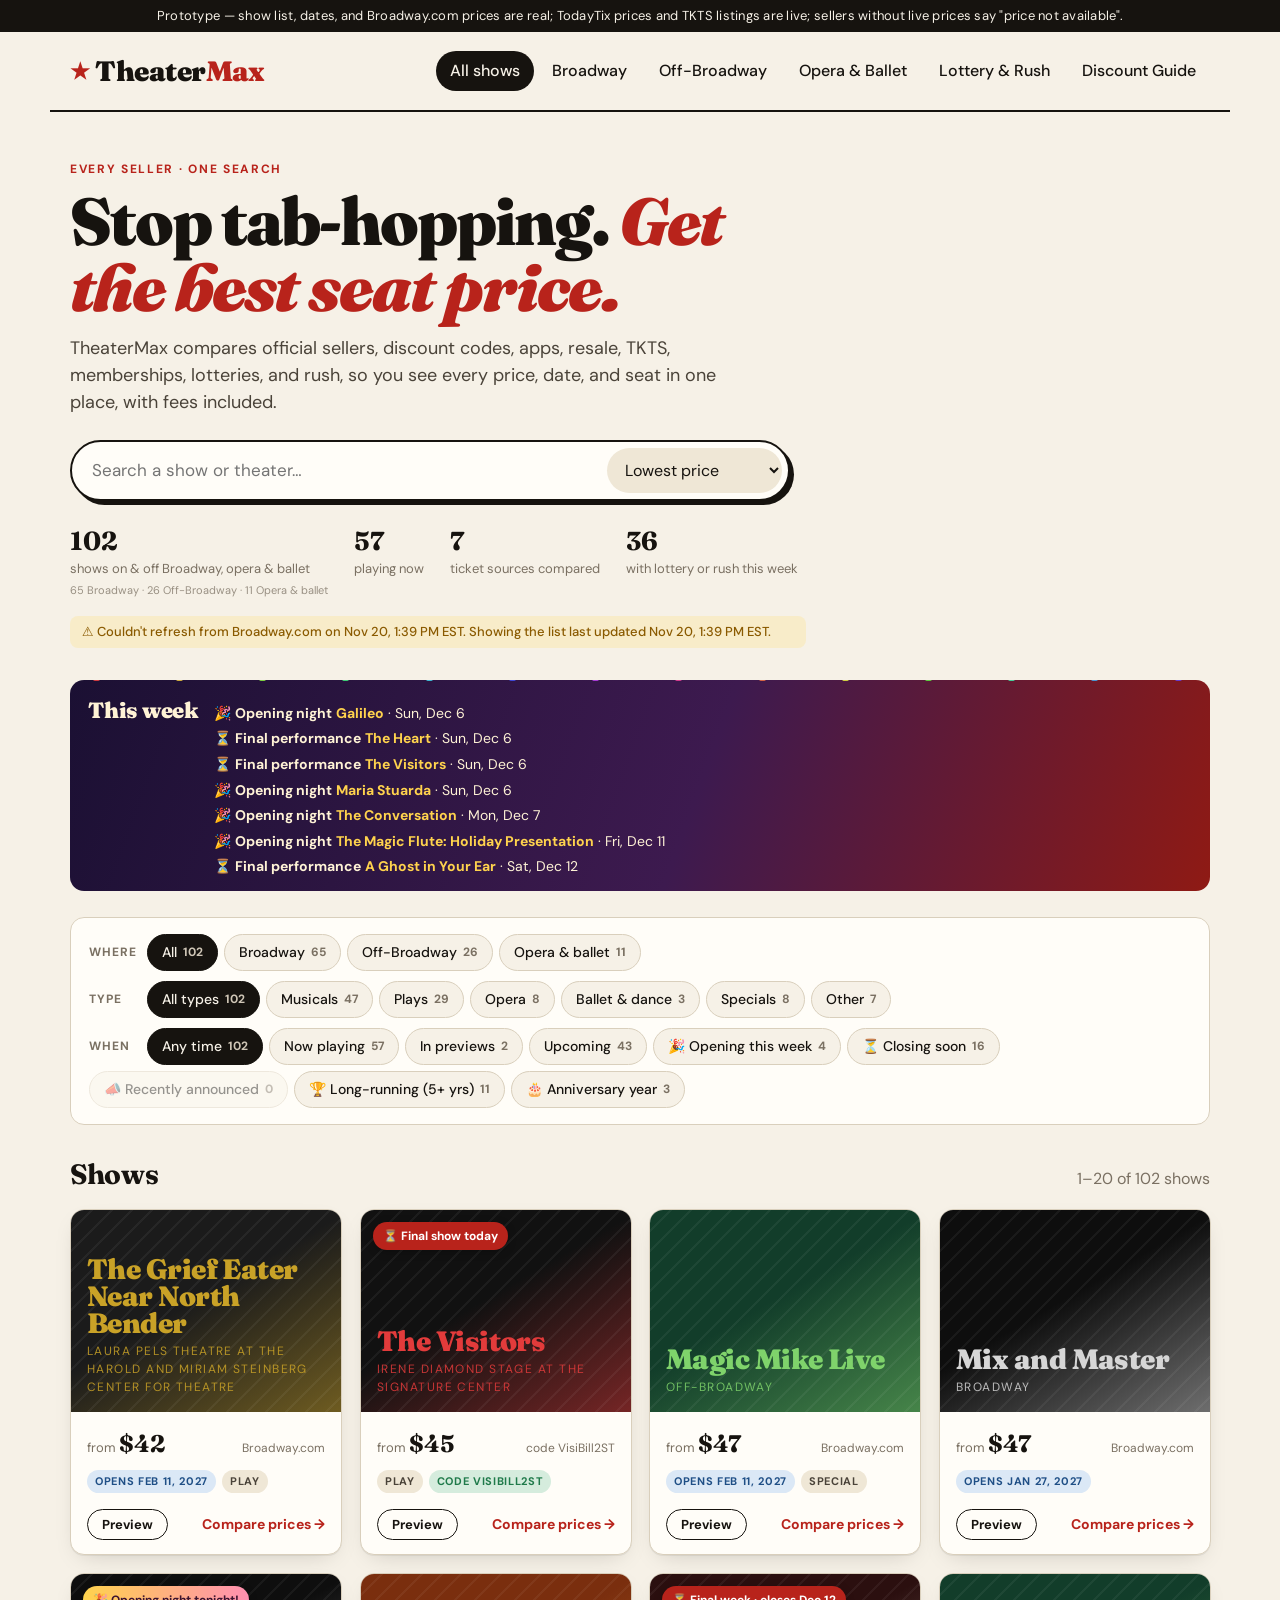
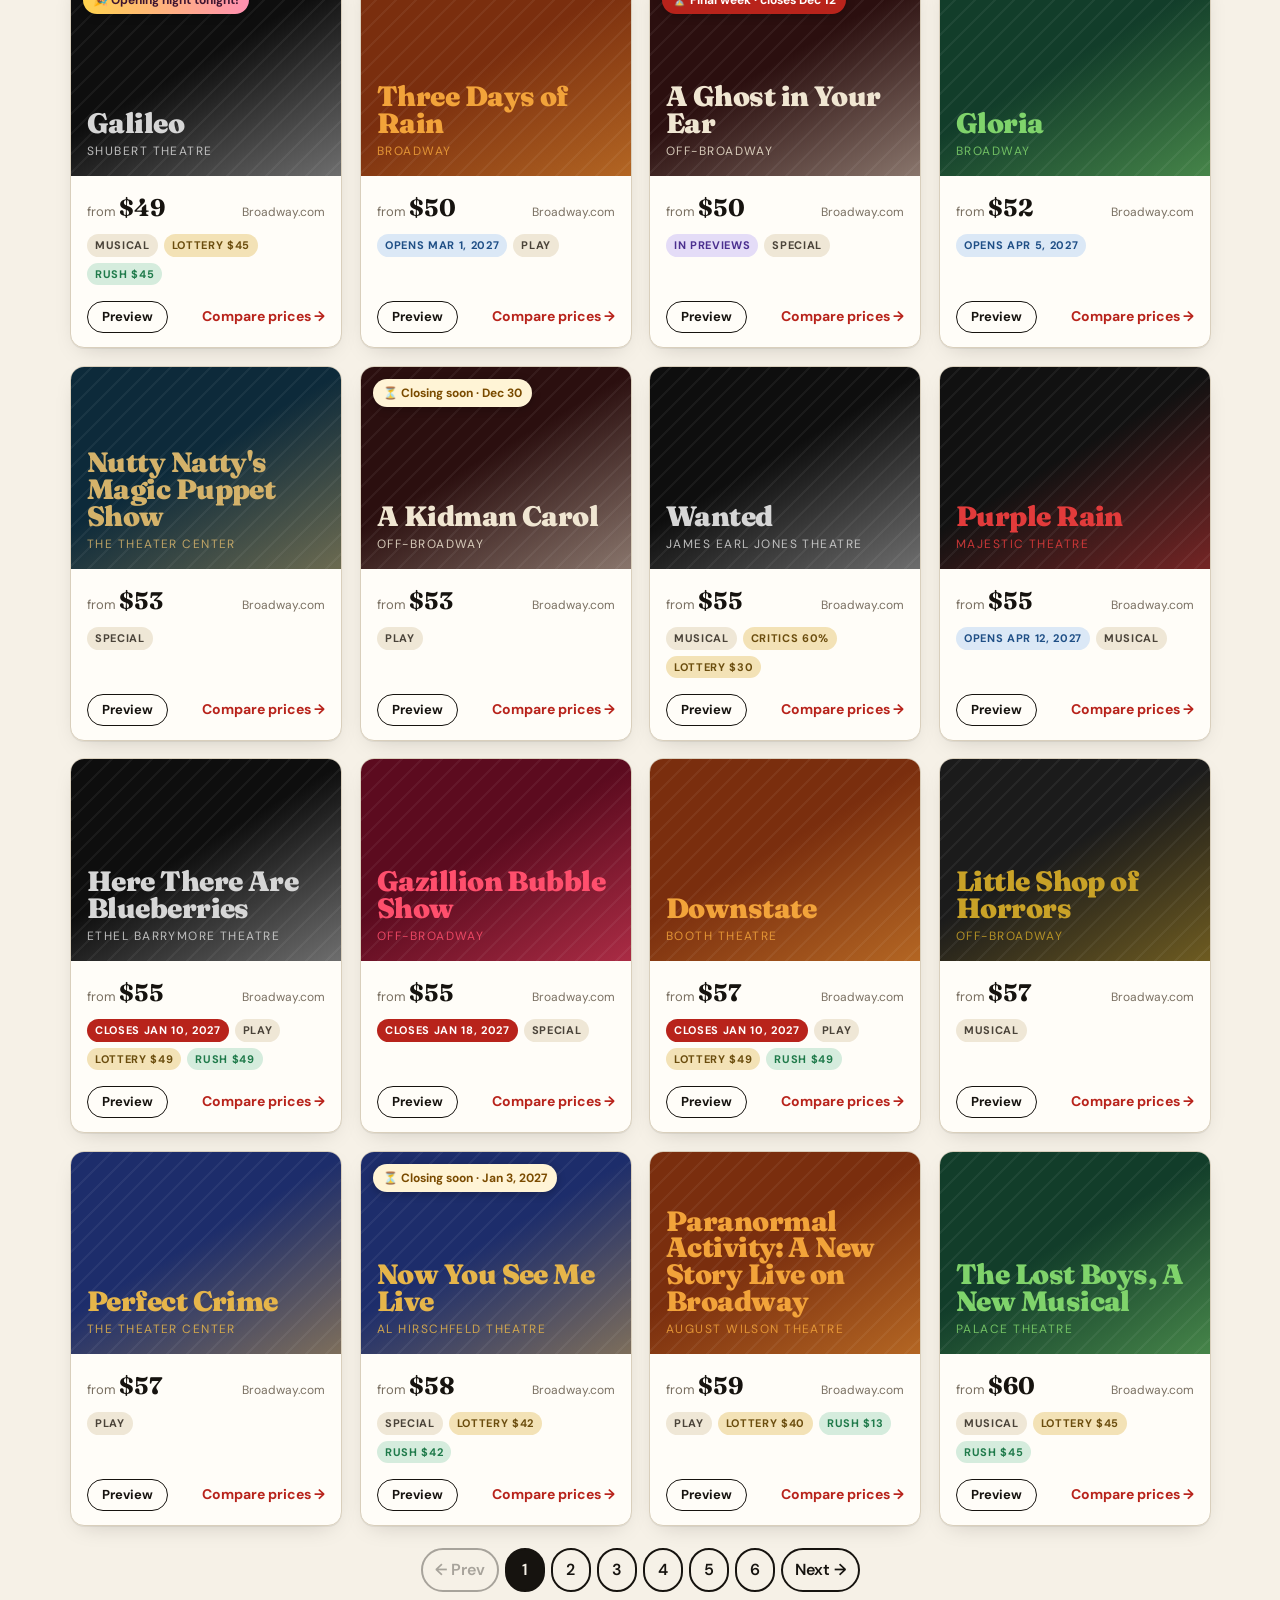
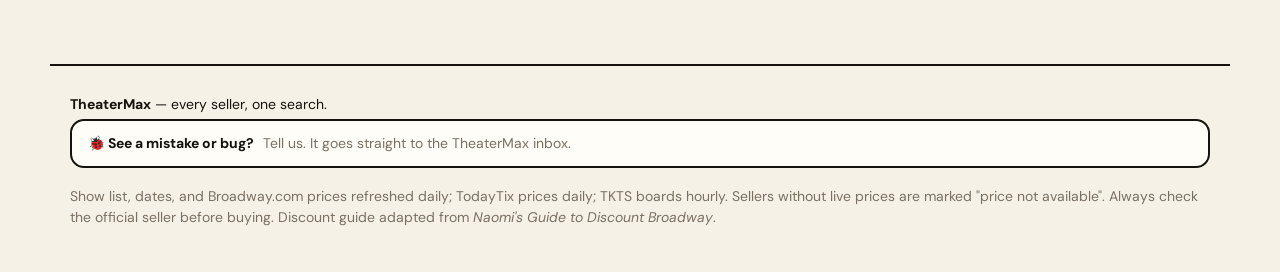
==== commit e506b0f0: "Box office: add Broadway Direct's $11.75 fee step ($86 Wicked seat) Co-Authored-By: Claude Opus 5.5 " ====
--- a/index.html
+++ b/index.html
@@ -9,7 +9,7 @@
   <link rel="preconnect" href="https://fonts.googleapis.com" />
   <link rel="preconnect" href="https://fonts.gstatic.com" crossorigin />
   <link href="https://fonts.googleapis.com/css2?family=Fraunces:opsz,wght@9..144,500;9..144,700;9..144,900&family=DM+Sans:wght@400;500;700&display=swap" rel="stylesheet" />
-  <link rel="stylesheet" href="styles.css?v=20261120-0100c" />
+  <link rel="stylesheet" href="styles.css?v=20261120-1630" />
 </head>
 <body>
   <div class="demo-banner" role="note">
@@ -57,26 +57,26 @@
     <p class="muted">Show list, dates, and Broadway.com prices refreshed daily; TodayTix prices daily; TKTS boards hourly. Sellers without live prices are marked "price not available". Always check the official seller before buying. Discount guide adapted from <em>Naomi's Guide to Discount Broadway</em>.</p>
   </footer>
 
-  <script src="data/config.js?v=20261120-0100c"></script>
-  <script src="data/sources.js?v=20261120-0100c"></script>
-  <script src="data/live-shows.js?v=20261120-0100c"></script>
-  <script src="data/shows.js?v=20261120-0100c"></script>
-  <script src="data/schedules.js?v=20261120-0100c"></script>
-  <script src="data/tkts.js?v=20261120-0100c"></script>
-  <script src="data/todaytix.js?v=20261120-0100c"></script>
-  <script src="data/broadwaydirect.js?v=20261120-0100c"></script>
-  <script src="data/castnews.js?v=20261120-0100c"></script>
-  <script src="data/tdf.js?v=20261120-0100c"></script>
-  <script src="data/showscore.js?v=20261120-0100c"></script>
-  <script src="data/previews.js?v=20261120-0100c"></script>
-  <script src="data/live-prices.js?v=20261120-0100c"></script>
-  <script src="data/seatviews.js?v=20261120-0100c"></script>
-  <script src="data/codes.js?v=20261120-0100c"></script>
-  <script src="data/rush.js?v=20261120-0100c"></script>
-  <script src="data/announced.js?v=20261120-0100c"></script>
-  <script src="data/extra-shows.js?v=20261120-0100c"></script>
-  <script src="data/programs.js?v=20261120-0100c"></script>
-  <script src="data/schedule.js?v=20261120-0100c"></script>
-  <script src="app.js?v=20261120-0100c"></script>
+  <script src="data/config.js?v=20261120-1630"></script>
+  <script src="data/sources.js?v=20261120-1630"></script>
+  <script src="data/live-shows.js?v=20261120-1630"></script>
+  <script src="data/shows.js?v=20261120-1630"></script>
+  <script src="data/schedules.js?v=20261120-1630"></script>
+  <script src="data/tkts.js?v=20261120-1630"></script>
+  <script src="data/todaytix.js?v=20261120-1630"></script>
+  <script src="data/broadwaydirect.js?v=20261120-1630"></script>
+  <script src="data/castnews.js?v=20261120-1630"></script>
+  <script src="data/tdf.js?v=20261120-1630"></script>
+  <script src="data/showscore.js?v=20261120-1630"></script>
+  <script src="data/previews.js?v=20261120-1630"></script>
+  <script src="data/live-prices.js?v=20261120-1630"></script>
+  <script src="data/seatviews.js?v=20261120-1630"></script>
+  <script src="data/codes.js?v=20261120-1630"></script>
+  <script src="data/rush.js?v=20261120-1630"></script>
+  <script src="data/announced.js?v=20261120-1630"></script>
+  <script src="data/extra-shows.js?v=20261120-1630"></script>
+  <script src="data/programs.js?v=20261120-1630"></script>
+  <script src="data/schedule.js?v=20261120-1630"></script>
+  <script src="app.js?v=20261120-1630"></script>
 </body>
 </html>
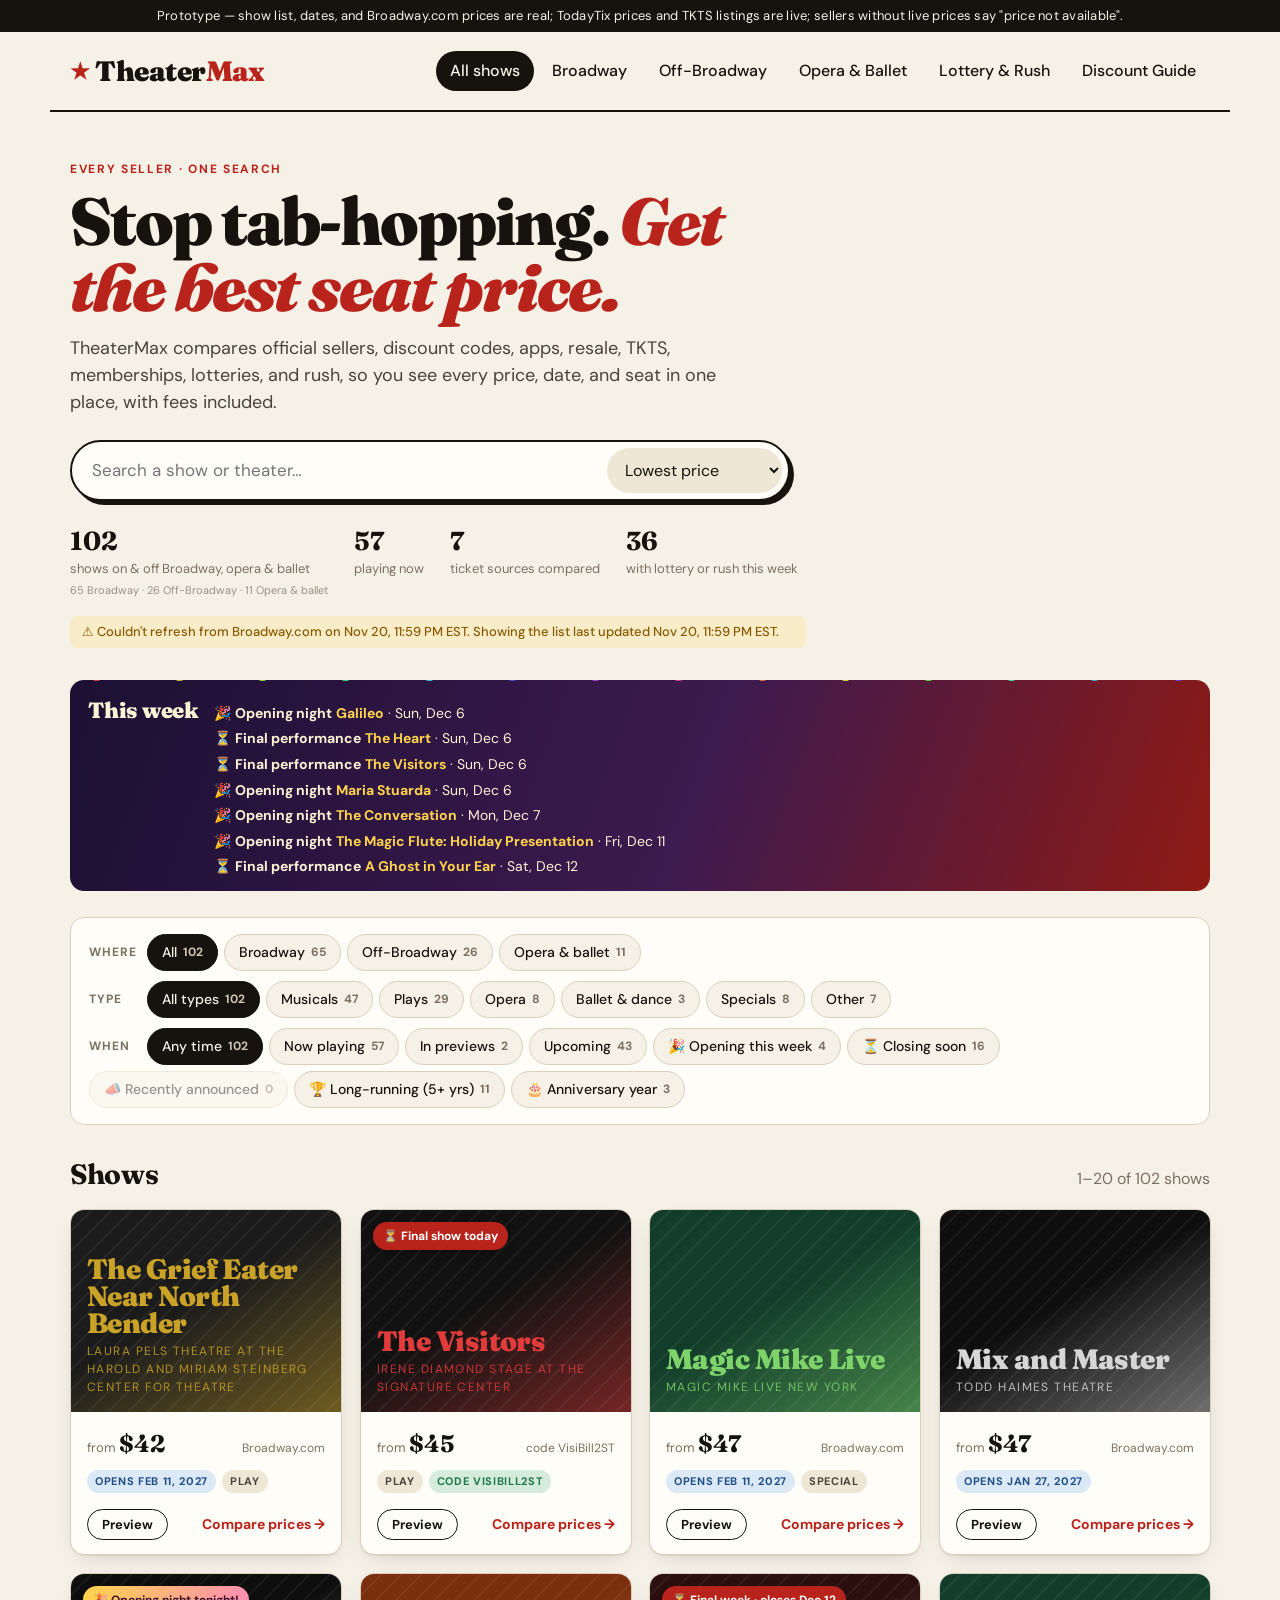
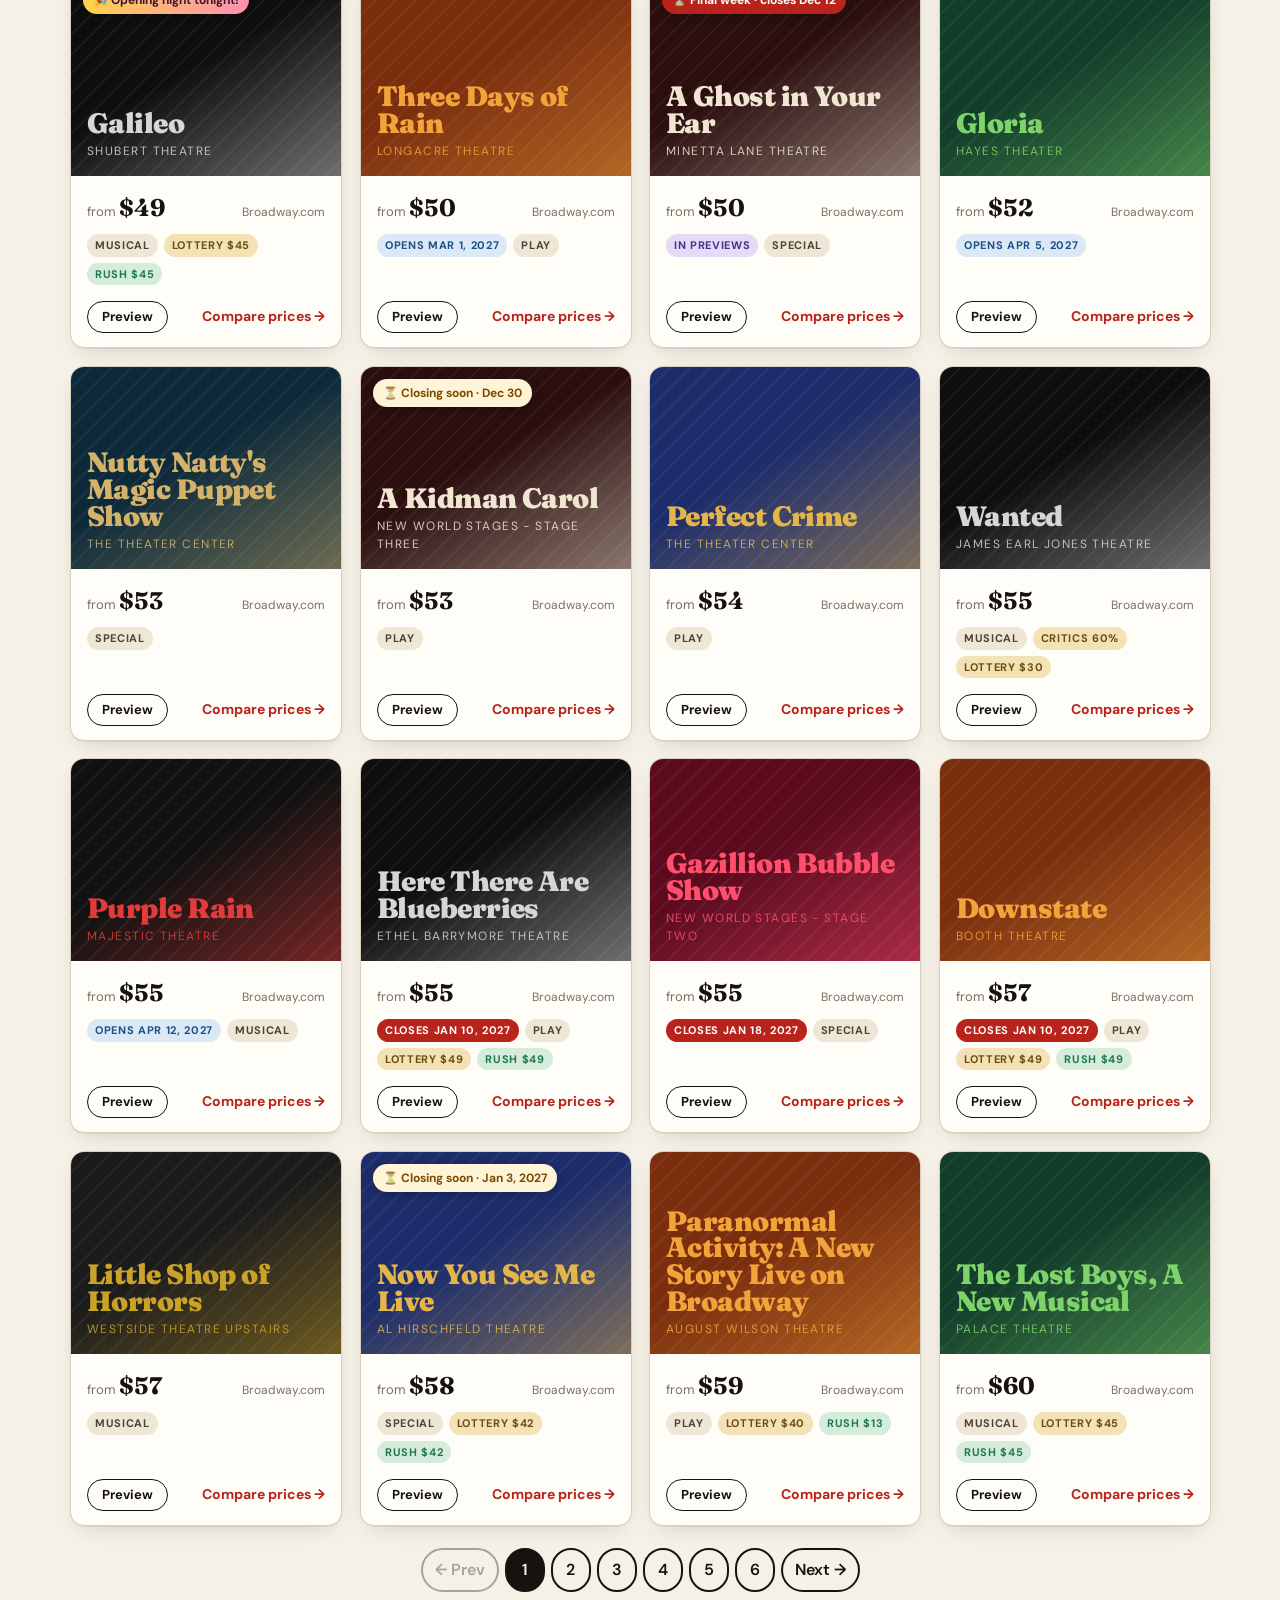
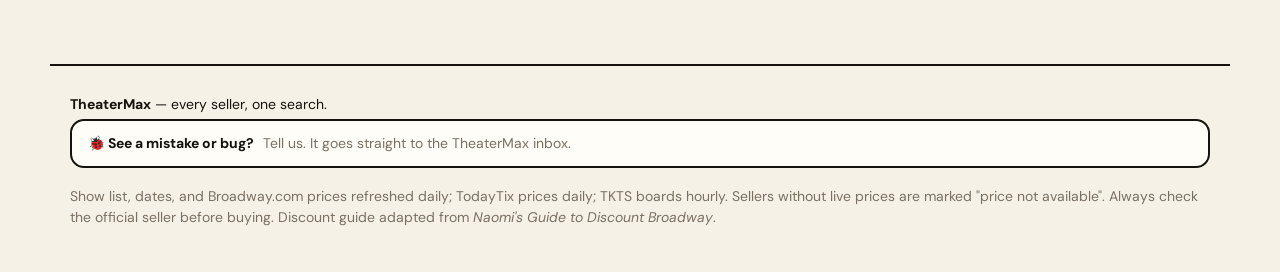
==== commit c03d1b6c: "Fix theater names with periods (Mitzi E. Newhouse), match Hayes Theatre spelling, clearer label when" ====
--- a/index.html
+++ b/index.html
@@ -9,7 +9,7 @@
   <link rel="preconnect" href="https://fonts.googleapis.com" />
   <link rel="preconnect" href="https://fonts.gstatic.com" crossorigin />
   <link href="https://fonts.googleapis.com/css2?family=Fraunces:opsz,wght@9..144,500;9..144,700;9..144,900&family=DM+Sans:wght@400;500;700&display=swap" rel="stylesheet" />
-  <link rel="stylesheet" href="styles.css?v=20261120-1630" />
+  <link rel="stylesheet" href="styles.css?v=20261121-0020" />
 </head>
 <body>
   <div class="demo-banner" role="note">
@@ -57,26 +57,26 @@
     <p class="muted">Show list, dates, and Broadway.com prices refreshed daily; TodayTix prices daily; TKTS boards hourly. Sellers without live prices are marked "price not available". Always check the official seller before buying. Discount guide adapted from <em>Naomi's Guide to Discount Broadway</em>.</p>
   </footer>
 
-  <script src="data/config.js?v=20261120-1630"></script>
-  <script src="data/sources.js?v=20261120-1630"></script>
-  <script src="data/live-shows.js?v=20261120-1630"></script>
-  <script src="data/shows.js?v=20261120-1630"></script>
-  <script src="data/schedules.js?v=20261120-1630"></script>
-  <script src="data/tkts.js?v=20261120-1630"></script>
-  <script src="data/todaytix.js?v=20261120-1630"></script>
-  <script src="data/broadwaydirect.js?v=20261120-1630"></script>
-  <script src="data/castnews.js?v=20261120-1630"></script>
-  <script src="data/tdf.js?v=20261120-1630"></script>
-  <script src="data/showscore.js?v=20261120-1630"></script>
-  <script src="data/previews.js?v=20261120-1630"></script>
-  <script src="data/live-prices.js?v=20261120-1630"></script>
-  <script src="data/seatviews.js?v=20261120-1630"></script>
-  <script src="data/codes.js?v=20261120-1630"></script>
-  <script src="data/rush.js?v=20261120-1630"></script>
-  <script src="data/announced.js?v=20261120-1630"></script>
-  <script src="data/extra-shows.js?v=20261120-1630"></script>
-  <script src="data/programs.js?v=20261120-1630"></script>
-  <script src="data/schedule.js?v=20261120-1630"></script>
-  <script src="app.js?v=20261120-1630"></script>
+  <script src="data/config.js?v=20261121-0020"></script>
+  <script src="data/sources.js?v=20261121-0020"></script>
+  <script src="data/live-shows.js?v=20261121-0020"></script>
+  <script src="data/shows.js?v=20261121-0020"></script>
+  <script src="data/schedules.js?v=20261121-0020"></script>
+  <script src="data/tkts.js?v=20261121-0020"></script>
+  <script src="data/todaytix.js?v=20261121-0020"></script>
+  <script src="data/broadwaydirect.js?v=20261121-0020"></script>
+  <script src="data/castnews.js?v=20261121-0020"></script>
+  <script src="data/tdf.js?v=20261121-0020"></script>
+  <script src="data/showscore.js?v=20261121-0020"></script>
+  <script src="data/previews.js?v=20261121-0020"></script>
+  <script src="data/live-prices.js?v=20261121-0020"></script>
+  <script src="data/seatviews.js?v=20261121-0020"></script>
+  <script src="data/codes.js?v=20261121-0020"></script>
+  <script src="data/rush.js?v=20261121-0020"></script>
+  <script src="data/announced.js?v=20261121-0020"></script>
+  <script src="data/extra-shows.js?v=20261121-0020"></script>
+  <script src="data/programs.js?v=20261121-0020"></script>
+  <script src="data/schedule.js?v=20261121-0020"></script>
+  <script src="app.js?v=20261121-0020"></script>
 </body>
 </html>
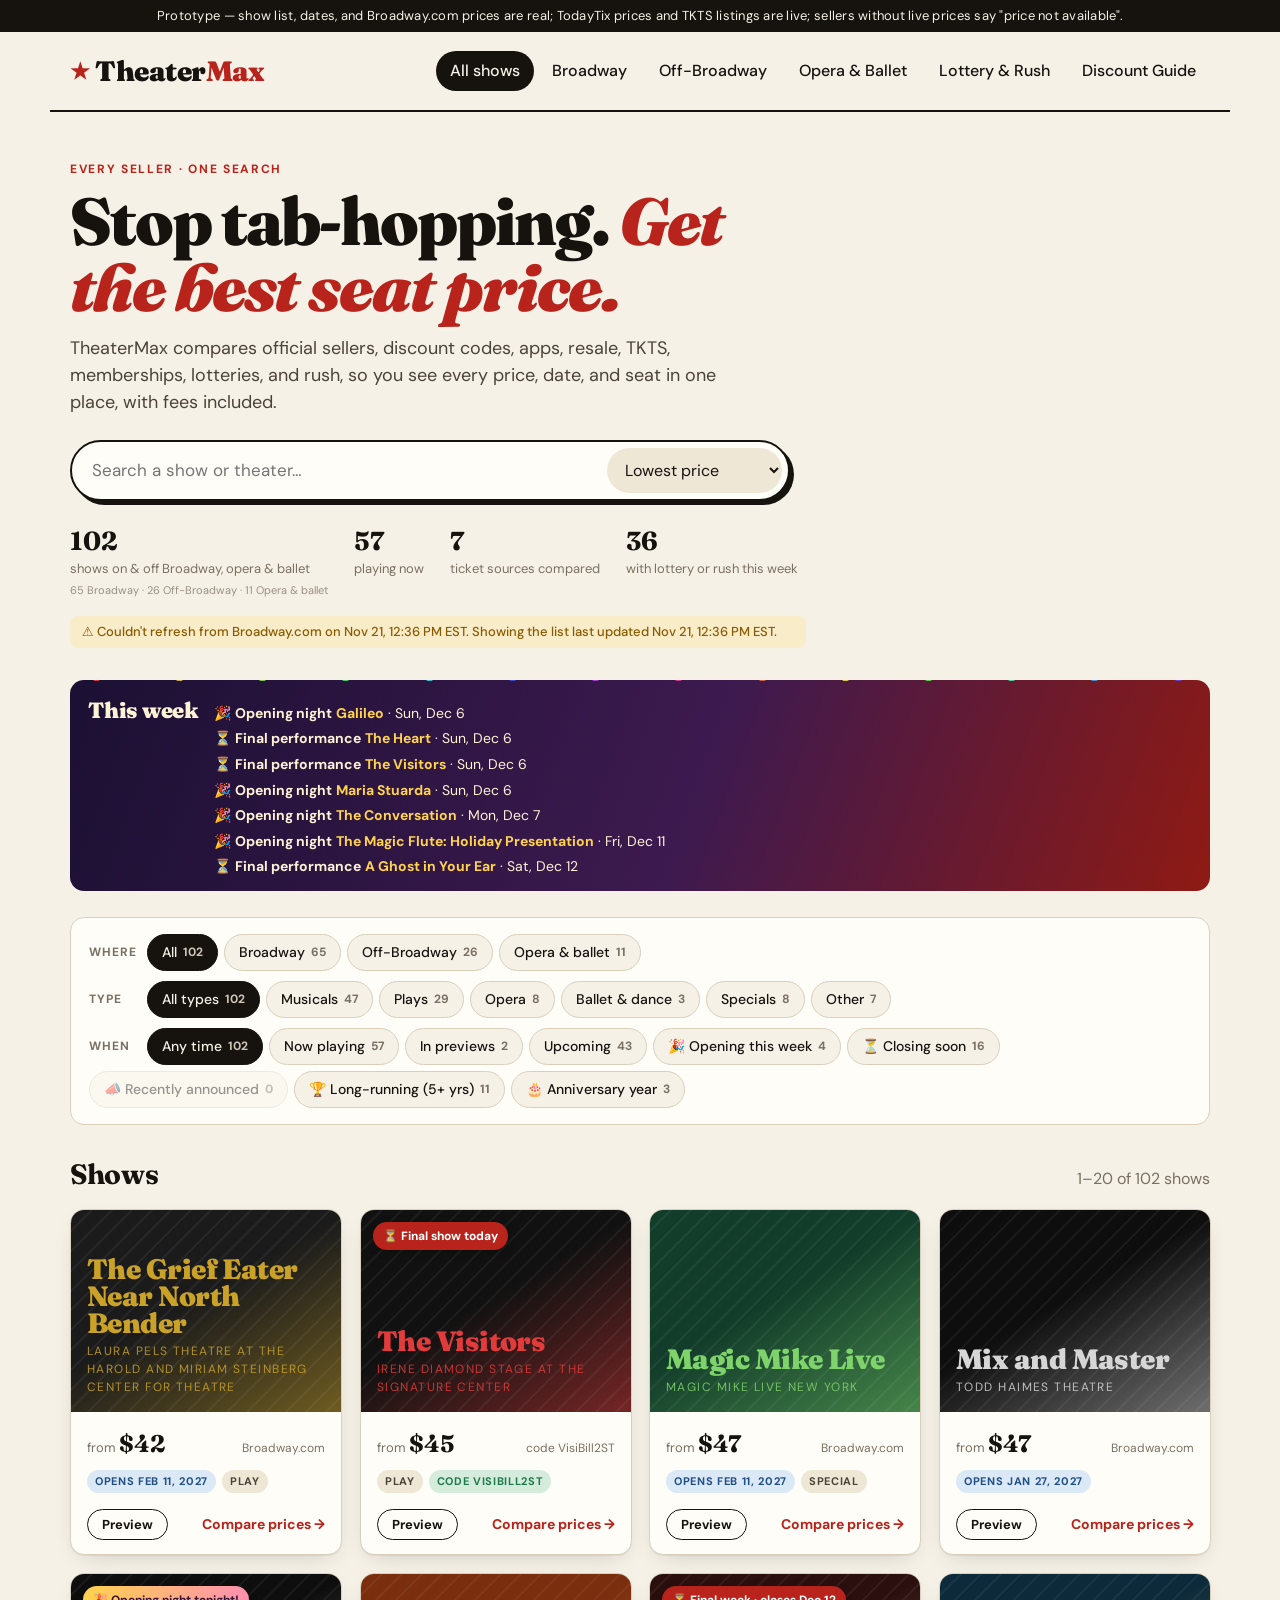
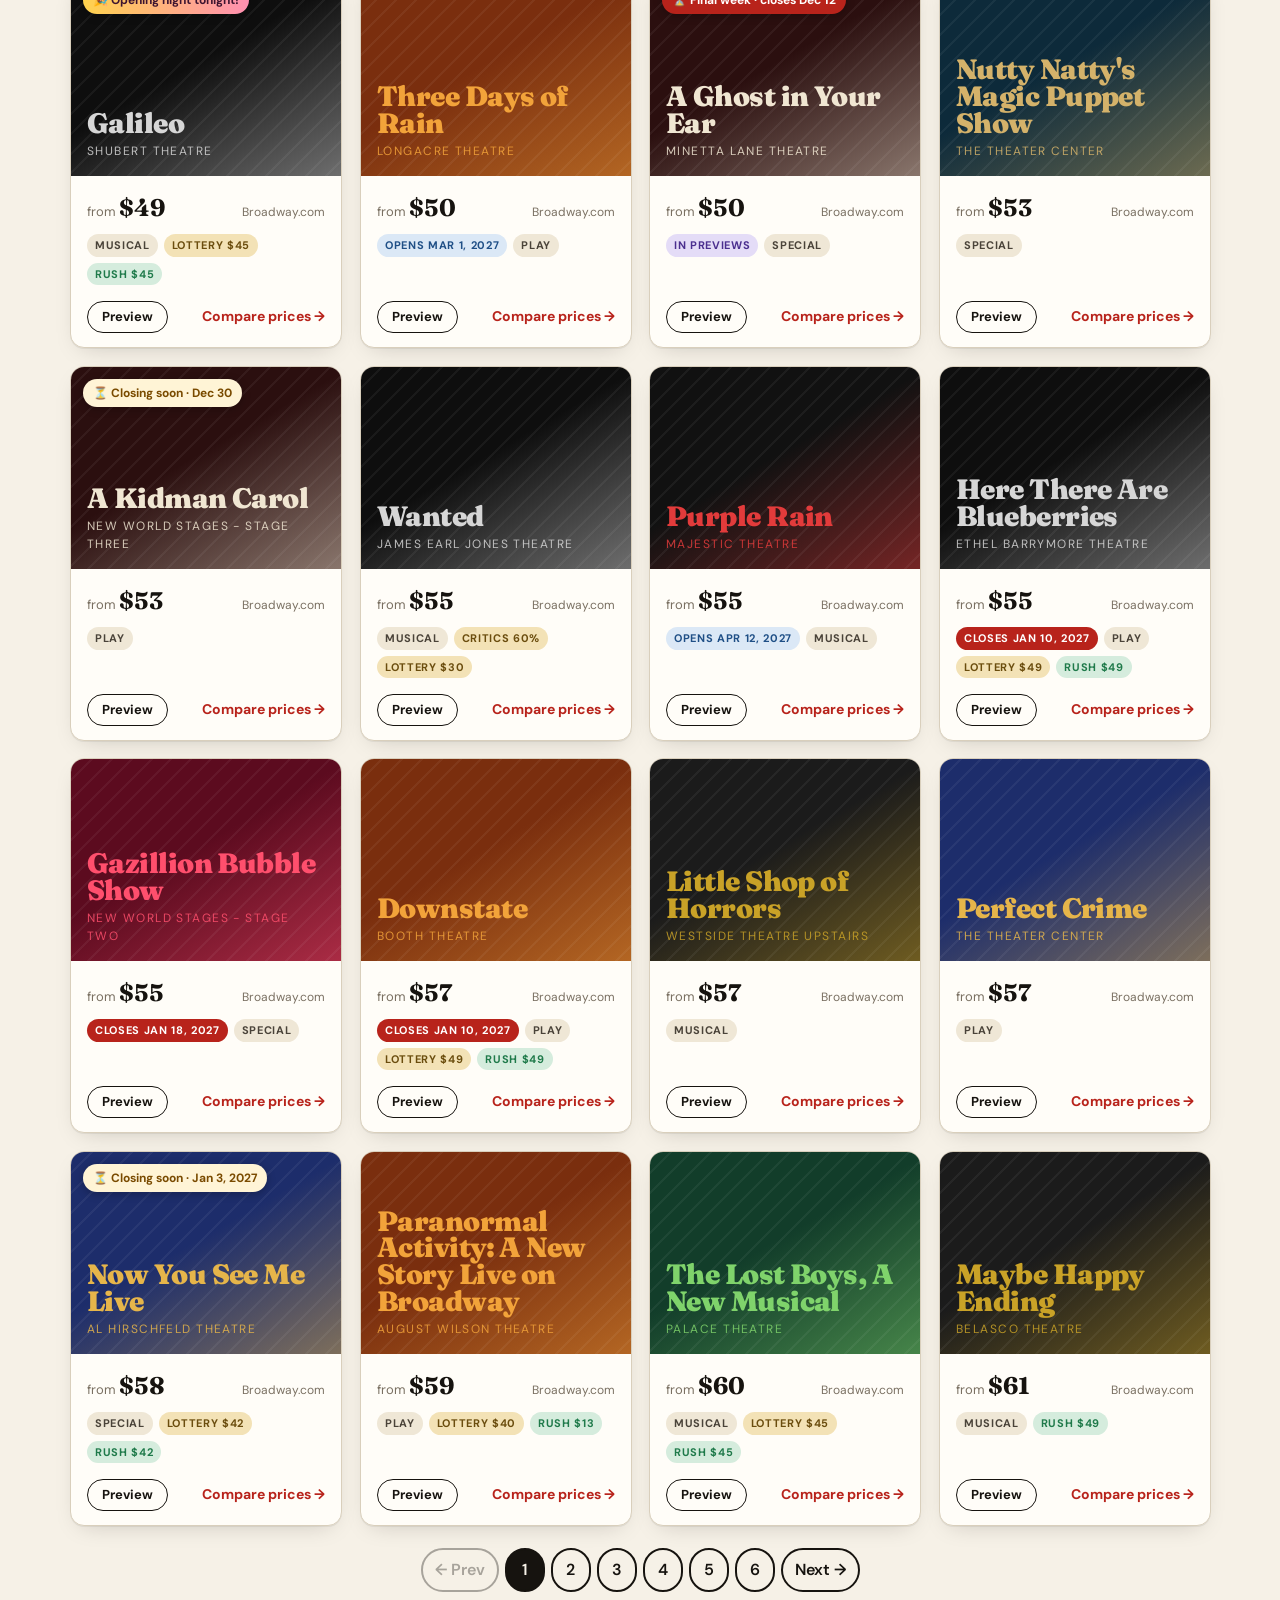
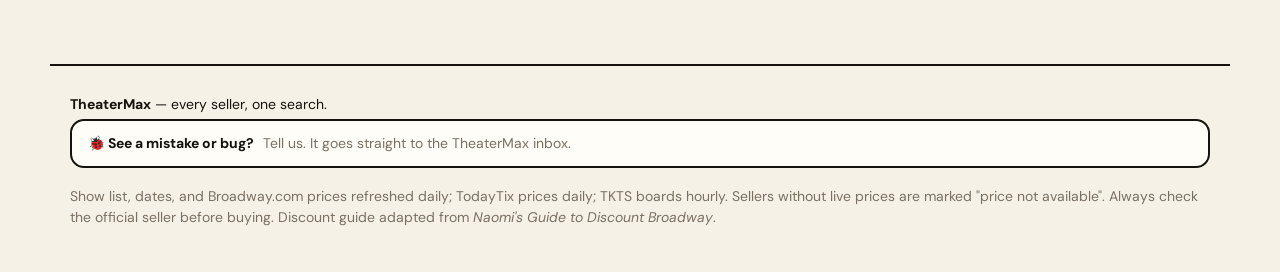
==== commit 48006e55: "TKTS: label next-day matinee listings (sold today at Times Square for tomorrow's matinee) Co-Authore" ====
--- a/index.html
+++ b/index.html
@@ -9,7 +9,7 @@
   <link rel="preconnect" href="https://fonts.googleapis.com" />
   <link rel="preconnect" href="https://fonts.gstatic.com" crossorigin />
   <link href="https://fonts.googleapis.com/css2?family=Fraunces:opsz,wght@9..144,500;9..144,700;9..144,900&family=DM+Sans:wght@400;500;700&display=swap" rel="stylesheet" />
-  <link rel="stylesheet" href="styles.css?v=20261121-0020" />
+  <link rel="stylesheet" href="styles.css?v=20261121-1830" />
 </head>
 <body>
   <div class="demo-banner" role="note">
@@ -57,26 +57,26 @@
     <p class="muted">Show list, dates, and Broadway.com prices refreshed daily; TodayTix prices daily; TKTS boards hourly. Sellers without live prices are marked "price not available". Always check the official seller before buying. Discount guide adapted from <em>Naomi's Guide to Discount Broadway</em>.</p>
   </footer>
 
-  <script src="data/config.js?v=20261121-0020"></script>
-  <script src="data/sources.js?v=20261121-0020"></script>
-  <script src="data/live-shows.js?v=20261121-0020"></script>
-  <script src="data/shows.js?v=20261121-0020"></script>
-  <script src="data/schedules.js?v=20261121-0020"></script>
-  <script src="data/tkts.js?v=20261121-0020"></script>
-  <script src="data/todaytix.js?v=20261121-0020"></script>
-  <script src="data/broadwaydirect.js?v=20261121-0020"></script>
-  <script src="data/castnews.js?v=20261121-0020"></script>
-  <script src="data/tdf.js?v=20261121-0020"></script>
-  <script src="data/showscore.js?v=20261121-0020"></script>
-  <script src="data/previews.js?v=20261121-0020"></script>
-  <script src="data/live-prices.js?v=20261121-0020"></script>
-  <script src="data/seatviews.js?v=20261121-0020"></script>
-  <script src="data/codes.js?v=20261121-0020"></script>
-  <script src="data/rush.js?v=20261121-0020"></script>
-  <script src="data/announced.js?v=20261121-0020"></script>
-  <script src="data/extra-shows.js?v=20261121-0020"></script>
-  <script src="data/programs.js?v=20261121-0020"></script>
-  <script src="data/schedule.js?v=20261121-0020"></script>
-  <script src="app.js?v=20261121-0020"></script>
+  <script src="data/config.js?v=20261121-1830"></script>
+  <script src="data/sources.js?v=20261121-1830"></script>
+  <script src="data/live-shows.js?v=20261121-1830"></script>
+  <script src="data/shows.js?v=20261121-1830"></script>
+  <script src="data/schedules.js?v=20261121-1830"></script>
+  <script src="data/tkts.js?v=20261121-1830"></script>
+  <script src="data/todaytix.js?v=20261121-1830"></script>
+  <script src="data/broadwaydirect.js?v=20261121-1830"></script>
+  <script src="data/castnews.js?v=20261121-1830"></script>
+  <script src="data/tdf.js?v=20261121-1830"></script>
+  <script src="data/showscore.js?v=20261121-1830"></script>
+  <script src="data/previews.js?v=20261121-1830"></script>
+  <script src="data/live-prices.js?v=20261121-1830"></script>
+  <script src="data/seatviews.js?v=20261121-1830"></script>
+  <script src="data/codes.js?v=20261121-1830"></script>
+  <script src="data/rush.js?v=20261121-1830"></script>
+  <script src="data/announced.js?v=20261121-1830"></script>
+  <script src="data/extra-shows.js?v=20261121-1830"></script>
+  <script src="data/programs.js?v=20261121-1830"></script>
+  <script src="data/schedule.js?v=20261121-1830"></script>
+  <script src="app.js?v=20261121-1830"></script>
 </body>
 </html>
